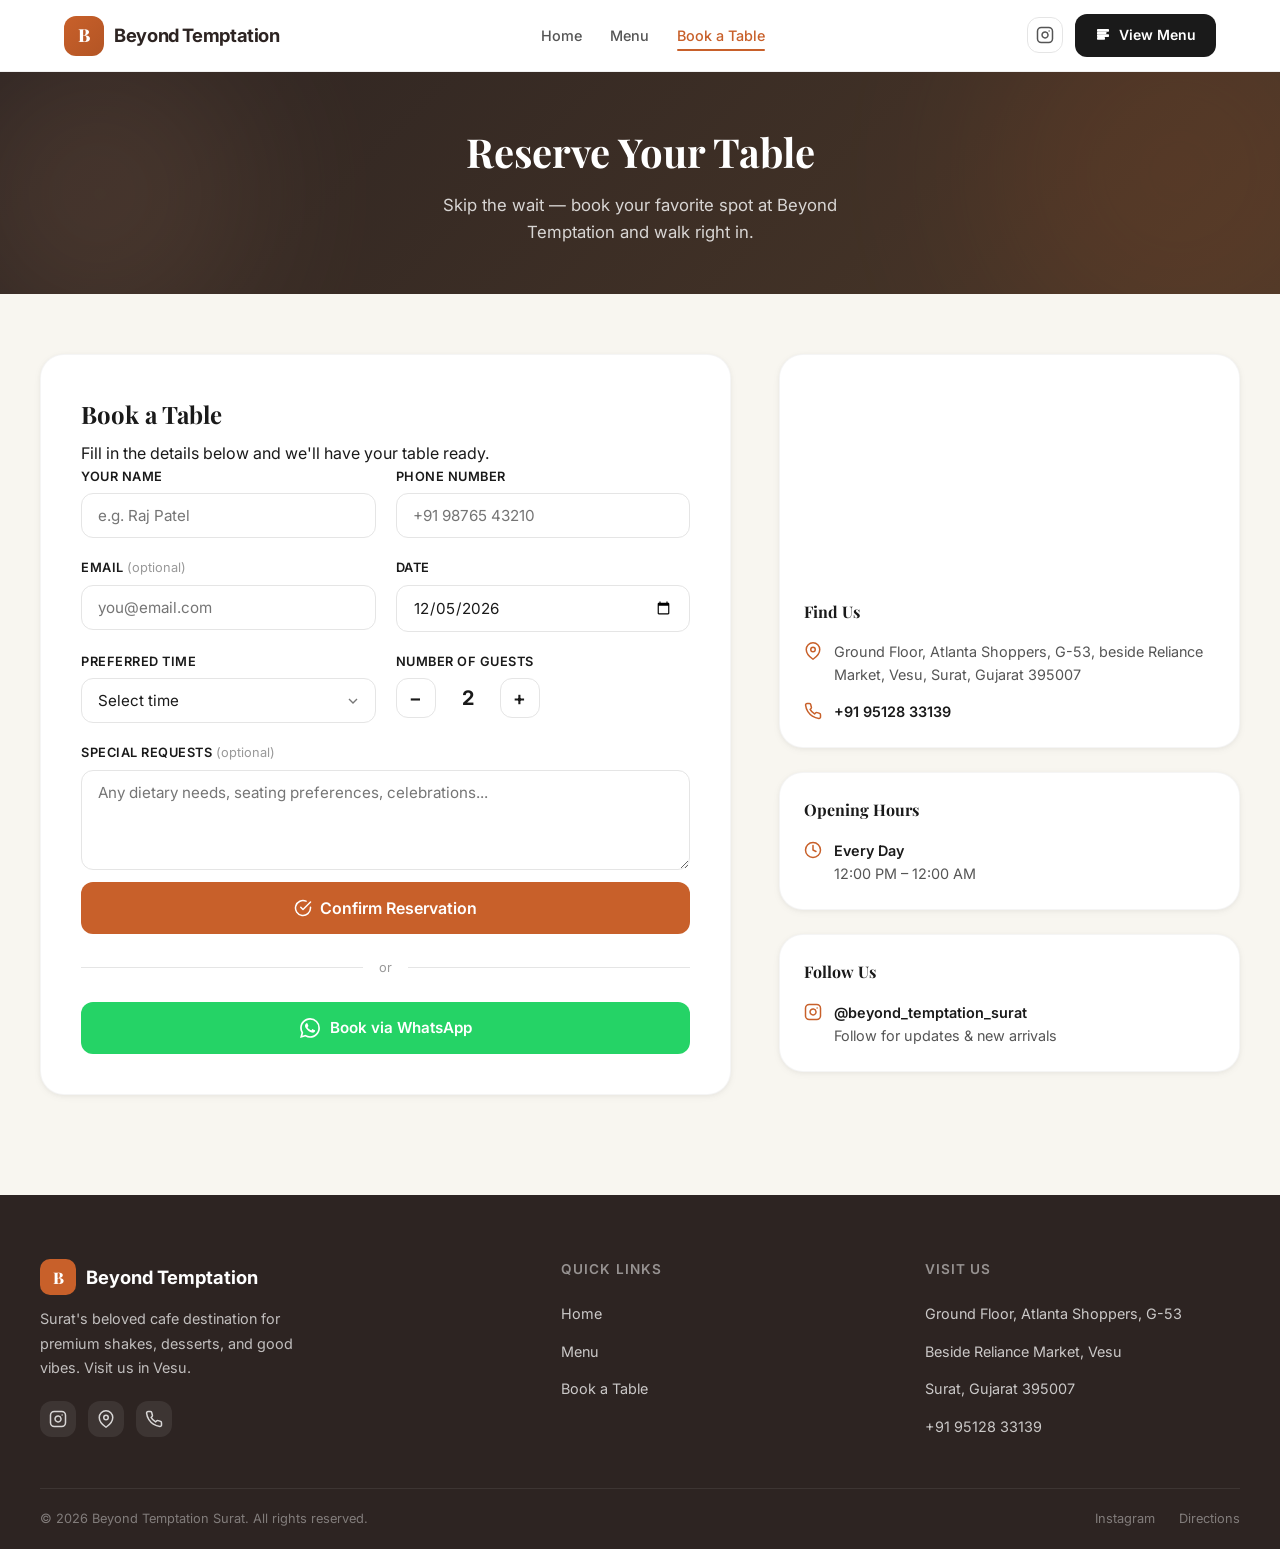
==== book.html @ 6c5f6b90 "Add files via upload" ====
<!DOCTYPE html>
<html lang="en">

<head>
  <meta charset="UTF-8">
  <meta name="viewport" content="width=device-width, initial-scale=1.0">
  <title>Book a Table - Beyond Temptation | Vesu, Surat</title>
  <meta name="description" content="Reserve your table at Beyond Temptation Surat. Book online or via WhatsApp for a delightful cafe experience.">
  <link rel="preconnect" href="https://fonts.googleapis.com">
  <link rel="preconnect" href="https://fonts.gstatic.com" crossorigin>
  <link href="https://fonts.googleapis.com/css2?family=Inter:wght@400;500;600;700;800&family=Playfair+Display:wght@400;500;600;700&display=swap" rel="stylesheet">
  <link rel="stylesheet" href="style.css">
</head>

<body>

  <!-- HEADER -->
  <header class="header" id="header">
    <div class="header-inner">
      <a href="index.html" class="logo">
        <div class="logo-icon">B</div>
        <span>Beyond Temptation</span>
      </a>
      <nav class="nav" id="nav">
        <div class="nav-links">
          <a href="index.html">Home</a>
          <a href="menu.html">Menu</a>
          <a href="book.html" class="active">Book a Table</a>
        </div>
      </nav>
      <div class="header-actions">
        <a href="https://www.instagram.com/beyond_temptation_surat" target="_blank" rel="noopener" class="btn-social" aria-label="Instagram">
          <svg viewBox="0 0 24 24" fill="none" stroke="currentColor" stroke-width="2" stroke-linecap="round" stroke-linejoin="round"><rect x="2" y="2" width="20" height="20" rx="5" ry="5"/><path d="M16 11.37A4 4 0 1 1 12.63 8 4 4 0 0 1 16 11.37z"/><line x1="17.5" y1="6.5" x2="17.51" y2="6.5"/></svg>
        </a>
        <a href="menu.html" class="btn-cta">
          <svg viewBox="0 0 24 24" fill="none" stroke="currentColor" stroke-width="2" stroke-linecap="round" stroke-linejoin="round"><path d="M4 4h16v2H4z"/><path d="M4 8h12v2H4z"/><path d="M4 12h16v2H4z"/><path d="M4 16h10v2H4z"/></svg>
          View Menu
        </a>
        <button class="mobile-toggle" id="mobile-toggle" aria-label="Menu">
          <span></span><span></span><span></span>
        </button>
      </div>
    </div>
  </header>

  <!-- BOOKING HERO -->
  <div class="booking-hero">
    <div class="floating-shapes">
      <div class="shape shape-1"></div>
      <div class="shape shape-2"></div>
    </div>
    <h1>Reserve Your Table</h1>
    <p>Skip the wait &mdash; book your favorite spot at Beyond Temptation and walk right in.</p>
  </div>

  <!-- BOOKING SECTION -->
  <section class="booking-section">
    <div class="booking-inner">

      <!-- FORM -->
      <div class="booking-form-card reveal-left" id="booking-form-card">
        <div id="form-view">
          <h2>Book a Table</h2>
          <p>Fill in the details below and we'll have your table ready.</p>

          <form id="booking-form" novalidate>
            <div class="form-grid">
              <div class="form-group">
                <label for="name">Your Name</label>
                <input type="text" id="name" placeholder="e.g. Raj Patel" required>
              </div>
              <div class="form-group">
                <label for="phone">Phone Number</label>
                <input type="tel" id="phone" placeholder="+91 98765 43210" required>
              </div>
              <div class="form-group">
                <label for="email">Email <span class="optional">(optional)</span></label>
                <input type="email" id="email" placeholder="you@email.com">
              </div>
              <div class="form-group">
                <label for="date">Date</label>
                <input type="date" id="date" required>
              </div>
              <div class="form-group">
                <label for="time">Preferred Time</label>
                <select id="time" required>
                  <option value="" disabled selected>Select time</option>
                  <option value="12:00">12:00 PM</option>
                  <option value="12:30">12:30 PM</option>
                  <option value="13:00">1:00 PM</option>
                  <option value="13:30">1:30 PM</option>
                  <option value="14:00">2:00 PM</option>
                  <option value="14:30">2:30 PM</option>
                  <option value="15:00">3:00 PM</option>
                  <option value="15:30">3:30 PM</option>
                  <option value="16:00">4:00 PM</option>
                  <option value="16:30">4:30 PM</option>
                  <option value="17:00">5:00 PM</option>
                  <option value="17:30">5:30 PM</option>
                  <option value="18:00">6:00 PM</option>
                  <option value="18:30">6:30 PM</option>
                  <option value="19:00">7:00 PM</option>
                  <option value="19:30">7:30 PM</option>
                  <option value="20:00">8:00 PM</option>
                  <option value="20:30">8:30 PM</option>
                  <option value="21:00">9:00 PM</option>
                  <option value="21:30">9:30 PM</option>
                  <option value="22:00">10:00 PM</option>
                  <option value="22:30">10:30 PM</option>
                  <option value="23:00">11:00 PM</option>
                </select>
              </div>
              <div class="form-group">
                <label>Number of Guests</label>
                <div class="guest-selector">
                  <button type="button" class="guest-btn" id="guest-minus">&minus;</button>
                  <span class="guest-count" id="guest-count">2</span>
                  <button type="button" class="guest-btn" id="guest-plus">+</button>
                </div>
              </div>
              <div class="form-group full">
                <label for="requests">Special Requests <span class="optional">(optional)</span></label>
                <textarea id="requests" placeholder="Any dietary needs, seating preferences, celebrations..."></textarea>
              </div>
            </div>

            <button type="submit" class="btn-book">
              <svg viewBox="0 0 24 24" fill="none" stroke="currentColor" stroke-width="2" stroke-linecap="round" stroke-linejoin="round" width="18" height="18"><path d="M22 11.08V12a10 10 0 1 1-5.93-9.14"/><polyline points="22 4 12 14.01 9 11.01"/></svg>
              Confirm Reservation
            </button>
          </form>

          <div class="booking-divider">or</div>

          <a href="https://wa.me/919512833139?text=Hi!%20I'd%20like%20to%20book%20a%20table%20at%20Beyond%20Temptation." target="_blank" rel="noopener" class="btn-whatsapp">
            <svg viewBox="0 0 24 24" fill="currentColor"><path d="M17.472 14.382c-.297-.149-1.758-.867-2.03-.967-.273-.099-.471-.148-.67.15-.197.297-.767.966-.94 1.164-.173.199-.347.223-.644.075-.297-.15-1.255-.463-2.39-1.475-.883-.788-1.48-1.761-1.653-2.059-.173-.297-.018-.458.13-.606.134-.133.298-.347.446-.52.149-.174.198-.298.298-.497.099-.198.05-.371-.025-.52-.075-.149-.669-1.612-.916-2.207-.242-.579-.487-.5-.669-.51-.173-.008-.371-.01-.57-.01-.198 0-.52.074-.792.372-.272.297-1.04 1.016-1.04 2.479 0 1.462 1.065 2.875 1.213 3.074.149.198 2.096 3.2 5.077 4.487.709.306 1.262.489 1.694.625.712.227 1.36.195 1.871.118.571-.085 1.758-.719 2.006-1.413.248-.694.248-1.289.173-1.413-.074-.124-.272-.198-.57-.347m-5.421 7.403h-.004a9.87 9.87 0 01-5.031-1.378l-.361-.214-3.741.982.998-3.648-.235-.374a9.86 9.86 0 01-1.51-5.26c.001-5.45 4.436-9.884 9.888-9.884 2.64 0 5.122 1.03 6.988 2.898a9.825 9.825 0 012.893 6.994c-.003 5.45-4.437 9.884-9.885 9.884m8.413-18.297A11.815 11.815 0 0012.05 0C5.495 0 .16 5.335.157 11.892c0 2.096.547 4.142 1.588 5.945L.057 24l6.305-1.654a11.882 11.882 0 005.683 1.448h.005c6.554 0 11.89-5.335 11.893-11.893a11.821 11.821 0 00-3.48-8.413z"/></svg>
            Book via WhatsApp
          </a>
        </div>

        <!-- SUCCESS STATE -->
        <div class="booking-success" id="booking-success">
          <div class="success-icon">
            <svg viewBox="0 0 24 24" fill="none" stroke="currentColor" stroke-width="2" stroke-linecap="round" stroke-linejoin="round"><path d="M22 11.08V12a10 10 0 1 1-5.93-9.14"/><polyline points="22 4 12 14.01 9 11.01"/></svg>
          </div>
          <h2>Table Reserved!</h2>
          <p id="success-message">Your table for 2 guests has been reserved. We'll see you there!</p>
          <a href="menu.html" class="btn-primary">Browse Our Menu</a>
          <button type="button" class="btn-outline-muted" onclick="resetForm()">Book Another Table</button>
        </div>
      </div>

      <!-- SIDEBAR -->
      <div class="booking-sidebar reveal-right">
        <div class="sidebar-card">
          <div class="map-wrap">
            <iframe src="https://www.google.com/maps/embed?pb=!1m18!1m12!1m3!1d3720.0!2d72.7726758!3d21.1495121!2m3!1f0!2f0!3f0!3m2!1i1024!2i768!4f13.1!3m3!1m2!1s0x3be04d393473ce15%3A0x5fd4a27da62a5fa!2sBeyond%20Temptation%20Surat!5e0!3m2!1sen!2sin!4v1710500000000!5m2!1sen!2sin" allowfullscreen="" loading="lazy" referrerpolicy="no-referrer-when-downgrade"></iframe>
          </div>
          <div class="sidebar-card-body">
            <h3>Find Us</h3>
            <div class="info-list">
              <div class="info-item">
                <svg viewBox="0 0 24 24" fill="none" stroke="currentColor" stroke-width="2" stroke-linecap="round" stroke-linejoin="round"><path d="M21 10c0 7-9 13-9 13s-9-6-9-13a9 9 0 0 1 18 0z"/><circle cx="12" cy="10" r="3"/></svg>
                <span>Ground Floor, Atlanta Shoppers, G-53, beside Reliance Market, Vesu, Surat, Gujarat 395007</span>
              </div>
              <div class="info-item">
                <svg viewBox="0 0 24 24" fill="none" stroke="currentColor" stroke-width="2" stroke-linecap="round" stroke-linejoin="round"><path d="M22 16.92v3a2 2 0 0 1-2.18 2 19.79 19.79 0 0 1-8.63-3.07 19.5 19.5 0 0 1-6-6 19.79 19.79 0 0 1-3.07-8.67A2 2 0 0 1 4.11 2h3a2 2 0 0 1 2 1.72c.127.96.361 1.903.7 2.81a2 2 0 0 1-.45 2.11L8.09 9.91a16 16 0 0 0 6 6l1.27-1.27a2 2 0 0 1 2.11-.45c.907.339 1.85.573 2.81.7A2 2 0 0 1 22 16.92z"/></svg>
                <span><strong><a href="tel:+919512833139">+91 95128 33139</a></strong></span>
              </div>
            </div>
          </div>
        </div>

        <div class="sidebar-card">
          <div class="sidebar-card-body">
            <h3>Opening Hours</h3>
            <div class="info-list">
              <div class="info-item">
                <svg viewBox="0 0 24 24" fill="none" stroke="currentColor" stroke-width="2" stroke-linecap="round" stroke-linejoin="round"><circle cx="12" cy="12" r="10"/><polyline points="12 6 12 12 16 14"/></svg>
                <span><strong>Every Day</strong><br>12:00 PM &ndash; 12:00 AM</span>
              </div>
            </div>
          </div>
        </div>

        <div class="sidebar-card">
          <div class="sidebar-card-body">
            <h3>Follow Us</h3>
            <div class="info-list">
              <div class="info-item">
                <svg viewBox="0 0 24 24" fill="none" stroke="currentColor" stroke-width="2" stroke-linecap="round" stroke-linejoin="round"><rect x="2" y="2" width="20" height="20" rx="5" ry="5"/><path d="M16 11.37A4 4 0 1 1 12.63 8 4 4 0 0 1 16 11.37z"/><line x1="17.5" y1="6.5" x2="17.51" y2="6.5"/></svg>
                <span><a href="https://www.instagram.com/beyond_temptation_surat" target="_blank" rel="noopener"><strong>@beyond_temptation_surat</strong></a><br>Follow for updates & new arrivals</span>
              </div>
            </div>
          </div>
        </div>
      </div>

    </div>
  </section>

  <!-- FOOTER -->
  <footer class="footer">
    <div class="footer-inner">
      <div class="footer-grid">
        <div class="footer-brand">
          <div class="footer-logo">
            <div class="footer-logo-icon">B</div>
            <span>Beyond Temptation</span>
          </div>
          <p>Surat's beloved cafe destination for premium shakes, desserts, and good vibes. Visit us in Vesu.</p>
          <div class="footer-socials">
            <a href="https://www.instagram.com/beyond_temptation_surat" target="_blank" rel="noopener" class="footer-social-link" aria-label="Instagram">
              <svg viewBox="0 0 24 24" fill="none" stroke="currentColor" stroke-width="2" stroke-linecap="round" stroke-linejoin="round"><rect x="2" y="2" width="20" height="20" rx="5" ry="5"/><path d="M16 11.37A4 4 0 1 1 12.63 8 4 4 0 0 1 16 11.37z"/><line x1="17.5" y1="6.5" x2="17.51" y2="6.5"/></svg>
            </a>
            <a href="https://www.google.com/maps/place/Beyond+Temptation+Surat/" target="_blank" rel="noopener" class="footer-social-link" aria-label="Google Maps">
              <svg viewBox="0 0 24 24" fill="none" stroke="currentColor" stroke-width="2" stroke-linecap="round" stroke-linejoin="round"><path d="M21 10c0 7-9 13-9 13s-9-6-9-13a9 9 0 0 1 18 0z"/><circle cx="12" cy="10" r="3"/></svg>
            </a>
            <a href="tel:+919512833139" class="footer-social-link" aria-label="Phone">
              <svg viewBox="0 0 24 24" fill="none" stroke="currentColor" stroke-width="2" stroke-linecap="round" stroke-linejoin="round"><path d="M22 16.92v3a2 2 0 0 1-2.18 2 19.79 19.79 0 0 1-8.63-3.07 19.5 19.5 0 0 1-6-6 19.79 19.79 0 0 1-3.07-8.67A2 2 0 0 1 4.11 2h3a2 2 0 0 1 2 1.72c.127.96.361 1.903.7 2.81a2 2 0 0 1-.45 2.11L8.09 9.91a16 16 0 0 0 6 6l1.27-1.27a2 2 0 0 1 2.11-.45c.907.339 1.85.573 2.81.7A2 2 0 0 1 22 16.92z"/></svg>
            </a>
          </div>
        </div>
        <div class="footer-column">
          <h4>Quick Links</h4>
          <ul>
            <li><a href="index.html">Home</a></li>
            <li><a href="menu.html">Menu</a></li>
            <li><a href="book.html">Book a Table</a></li>
          </ul>
        </div>
        <div class="footer-column">
          <h4>Visit Us</h4>
          <ul>
            <li><a href="https://www.google.com/maps/place/Beyond+Temptation+Surat/" target="_blank" rel="noopener">Ground Floor, Atlanta Shoppers, G-53</a></li>
            <li><a href="https://www.google.com/maps/place/Beyond+Temptation+Surat/" target="_blank" rel="noopener">Beside Reliance Market, Vesu</a></li>
            <li><a href="https://www.google.com/maps/place/Beyond+Temptation+Surat/" target="_blank" rel="noopener">Surat, Gujarat 395007</a></li>
            <li><a href="tel:+919512833139">+91 95128 33139</a></li>
          </ul>
        </div>
      </div>
      <div class="footer-bottom">
        <p>&copy; 2026 Beyond Temptation Surat. All rights reserved.</p>
        <div class="footer-bottom-links">
          <a href="https://www.instagram.com/beyond_temptation_surat" target="_blank" rel="noopener">Instagram</a>
          <a href="https://www.google.com/maps/place/Beyond+Temptation+Surat/" target="_blank" rel="noopener">Directions</a>
        </div>
      </div>
    </div>
  </footer>

  <script>
    // Mobile menu
    document.getElementById('mobile-toggle').addEventListener('click', () => {
      document.getElementById('nav').classList.toggle('open');
    });

    // Set minimum date to today
    const dateInput = document.getElementById('date');
    const today = new Date().toISOString().split('T')[0];
    dateInput.setAttribute('min', today);
    dateInput.value = today;

    // Guest counter
    let guests = 2;
    const countEl = document.getElementById('guest-count');

    document.getElementById('guest-minus').addEventListener('click', () => {
      if (guests > 1) { guests--; countEl.textContent = guests; }
    });

    document.getElementById('guest-plus').addEventListener('click', () => {
      if (guests < 10) { guests++; countEl.textContent = guests; }
    });

    // Form submission
    document.getElementById('booking-form').addEventListener('submit', e => {
      e.preventDefault();

      const name = document.getElementById('name').value.trim();
      const phone = document.getElementById('phone').value.trim();
      const email = document.getElementById('email').value.trim();
      const date = document.getElementById('date').value;
      const time = document.getElementById('time').value;
      const requests = document.getElementById('requests').value.trim();

      if (!name || !phone || !date || !time) {
        alert('Please fill in all required fields.');
        return;
      }

      const timeSelect = document.getElementById('time');
      const timeText = timeSelect.options[timeSelect.selectedIndex].text;
      const dateObj = new Date(date + 'T00:00:00');
      const dateText = dateObj.toLocaleDateString('en-IN', { weekday: 'long', day: 'numeric', month: 'long', year: 'numeric' });

      // Build WhatsApp message
      let msg = `Hello Beyond Temptation! 👋\n\nI'd like to book a table:\n\n`;
      msg += `👤 *Name:* ${name}\n`;
      msg += `📞 *Phone:* ${phone}\n`;
      if (email) msg += `📧 *Email:* ${email}\n`;
      msg += `📅 *Date:* ${dateText}\n`;
      msg += `🕐 *Time:* ${timeText}\n`;
      msg += `👥 *Guests:* ${guests}\n`;
      if (requests) msg += `📝 *Special Requests:* ${requests}\n`;
      msg += `\nPlease confirm my reservation. Thank you!`;

      // Open WhatsApp automatically
      const waUrl = `https://wa.me/919512833139?text=${encodeURIComponent(msg)}`;
      window.open(waUrl, '_blank', 'noopener');

      // Update success message
      document.getElementById('success-message').textContent =
        `Your table for ${guests} guest${guests > 1 ? 's' : ''} on ${dateText} at ${timeText} has been requested. WhatsApp opened to confirm with the restaurant!`;

      document.getElementById('form-view').style.display = 'none';
      document.getElementById('booking-success').classList.add('show');
    });

    function resetForm() {
      document.getElementById('booking-form').reset();
      guests = 2;
      countEl.textContent = 2;
      dateInput.value = today;
      document.getElementById('form-view').style.display = 'block';
      document.getElementById('booking-success').classList.remove('show');
    }

    // Scroll reveal
    const observer = new IntersectionObserver((entries) => {
      entries.forEach(entry => {
        if (entry.isIntersecting) {
          entry.target.classList.add('visible');
        }
      });
    }, { threshold: 0.1, rootMargin: '0px 0px -50px 0px' });

    document.querySelectorAll('.reveal, .reveal-left, .reveal-right').forEach(el => observer.observe(el));
  </script>

</body>

</html>
---- style.css ----
/* ========== DESIGN TOKENS ========== */
:root {
  --color-primary: #C8602A;
  --color-primary-dark: #B35525;
  --color-brown: #2D2422;
  --color-brown-light: #4A3728;
  --color-brown-mid: #6B4F3A;
  --color-bg-cream: #F8F6F0;
  --color-bg-warm: #FAF7F2;
  --color-bg-white: #FFFFFF;
  --color-text-dark: #1A1A1A;
  --color-text-body: #555555;
  --color-text-light: #777777;
  --color-text-muted: #999999;
  --color-border: #E5E5E5;
  --color-border-light: #f0ebe4;
  --color-card-bg: #FFFFFF;
  --color-success: #4CAF50;
  --color-whatsapp: #25D366;

  --font-family: 'Inter', -apple-system, BlinkMacSystemFont, 'Segoe UI', Roboto, sans-serif;
  --font-display: 'Playfair Display', Georgia, serif;

  --shadow-sm: 0 1px 3px rgba(0,0,0,0.06);
  --shadow-md: 0 4px 12px rgba(0,0,0,0.08);
  --shadow-lg: 0 8px 30px rgba(0,0,0,0.12);
  --shadow-xl: 0 20px 50px rgba(0,0,0,0.15);
  --shadow-card: 0 1px 4px rgba(0,0,0,0.04), 0 2px 8px rgba(0,0,0,0.04);

  --radius-sm: 0.375rem;
  --radius-md: 0.5rem;
  --radius-lg: 0.75rem;
  --radius-xl: 1rem;
  --radius-2xl: 1.5rem;
  --radius-full: 9999px;

  --header-height: 72px;
  --max-width: 1200px;

  --transition: 0.2s ease;
}

/* ========== RESET & BASE ========== */
*, *::before, *::after {
  margin: 0;
  padding: 0;
  box-sizing: border-box;
}

html { scroll-behavior: smooth; font-size: 16px; }

body {
  font-family: var(--font-family);
  color: var(--color-text-dark);
  background: var(--color-bg-white);
  line-height: 1.6;
  -webkit-font-smoothing: antialiased;
  -moz-osx-font-smoothing: grayscale;
  animation: pageLoad 0.5s ease;
}

a { text-decoration: none; color: inherit; transition: color var(--transition); }
ul, ol { list-style: none; }
img { max-width: 100%; height: auto; display: block; }
button { font-family: inherit; cursor: pointer; }

/* ========== HEADER ========== */
.header {
  position: sticky;
  top: 0;
  z-index: 100;
  background: rgba(255,255,255,0.85);
  backdrop-filter: blur(16px);
  -webkit-backdrop-filter: blur(16px);
  border-bottom: 1px solid rgba(0,0,0,0.06);
  height: var(--header-height);
}

.header-inner {
  max-width: var(--max-width);
  margin: 0 auto;
  padding: 0 24px;
  height: 100%;
  display: flex;
  align-items: center;
  justify-content: space-between;
}

.logo {
  display: flex;
  align-items: center;
  gap: 10px;
  font-weight: 700;
  font-size: 1.15rem;
  color: var(--color-brown);
  letter-spacing: -0.02em;
}

.logo-icon {
  width: 40px;
  height: 40px;
  background: linear-gradient(135deg, var(--color-primary), var(--color-primary-dark));
  border-radius: 12px;
  display: flex;
  align-items: center;
  justify-content: center;
  color: white;
  font-weight: 800;
  font-size: 18px;
  font-family: var(--font-display);
}

.nav { display: flex; align-items: center; gap: 32px; }

.nav-links { display: flex; align-items: center; gap: 28px; }

.nav-links a {
  font-size: 0.9rem;
  font-weight: 500;
  color: var(--color-text-body);
  transition: color var(--transition);
  position: relative;
}

.nav-links a:hover,
.nav-links a.active { color: var(--color-primary); }

.nav-links a.active::after {
  content: '';
  position: absolute;
  bottom: -4px;
  left: 0;
  right: 0;
  height: 2px;
  background: var(--color-primary);
  border-radius: 1px;
}

.header-actions { display: flex; align-items: center; gap: 12px; }

.btn-social {
  width: 36px;
  height: 36px;
  border-radius: var(--radius-lg);
  border: 1px solid var(--color-border);
  background: transparent;
  display: flex;
  align-items: center;
  justify-content: center;
  color: var(--color-text-body);
  transition: all var(--transition);
}

.btn-social:hover {
  border-color: var(--color-primary);
  color: var(--color-primary);
  background: rgba(200,96,42,0.05);
}

.btn-social svg { width: 18px; height: 18px; }

.btn-cta {
  display: inline-flex;
  align-items: center;
  gap: 8px;
  padding: 10px 20px;
  background: var(--color-text-dark);
  color: white;
  border-radius: var(--radius-lg);
  font-size: 0.875rem;
  font-weight: 600;
  border: none;
  transition: all var(--transition);
}

.btn-cta:hover {
  background: #333;
  color: white;
  transform: translateY(-1px);
}

.btn-cta svg { width: 16px; height: 16px; }

.mobile-toggle {
  display: none;
  background: none;
  border: none;
  padding: 8px;
}

.mobile-toggle span {
  display: block;
  width: 22px;
  height: 2px;
  background: var(--color-text-dark);
  margin: 5px 0;
  transition: all 0.3s ease;
}

/* ========== HERO ========== */
.hero {
  position: relative;
  min-height: 85vh;
  display: flex;
  align-items: center;
  justify-content: center;
  text-align: center;
  overflow: hidden;
  background: linear-gradient(135deg, #2D2422 0%, #4A3728 40%, #6B4F3A 100%);
}

.hero-bg {
  position: absolute;
  inset: 0;
  z-index: 0;
}

.hero-bg img {
  width: 100%;
  height: 100%;
  object-fit: cover;
  opacity: 0.25;
}

.hero-overlay {
  position: absolute;
  inset: 0;
  background: linear-gradient(180deg, rgba(45,36,34,0.6) 0%, rgba(45,36,34,0.85) 100%);
  z-index: 1;
}

.hero-content {
  position: relative;
  z-index: 2;
  max-width: 700px;
  padding: 80px 24px;
  color: white;
}

.hero-badge {
  display: inline-flex;
  align-items: center;
  gap: 6px;
  background: rgba(255,255,255,0.12);
  backdrop-filter: blur(8px);
  padding: 8px 18px;
  border-radius: var(--radius-full);
  font-size: 0.8rem;
  font-weight: 500;
  margin-bottom: 28px;
  border: 1px solid rgba(255,255,255,0.1);
  letter-spacing: 0.05em;
  text-transform: uppercase;
}

.hero h1 {
  font-family: var(--font-display);
  font-size: 4rem;
  font-weight: 700;
  line-height: 1.1;
  margin-bottom: 20px;
  letter-spacing: -0.02em;
}

.hero h1 .accent { color: var(--color-primary); }

.hero-subtitle {
  font-size: 1.15rem;
  opacity: 0.85;
  line-height: 1.7;
  margin-bottom: 36px;
  max-width: 520px;
  margin-left: auto;
  margin-right: auto;
}

.hero-buttons { display: flex; gap: 14px; justify-content: center; flex-wrap: wrap; }

.btn-primary {
  display: inline-flex;
  align-items: center;
  gap: 8px;
  padding: 14px 32px;
  background: var(--color-primary);
  color: white;
  border: none;
  border-radius: var(--radius-lg);
  font-size: 1rem;
  font-weight: 600;
  transition: all var(--transition);
}

.btn-primary:hover {
  background: var(--color-primary-dark);
  color: white;
  transform: translateY(-2px);
  box-shadow: 0 8px 24px rgba(200,96,42,0.3);
}

.btn-primary svg { width: 18px; height: 18px; }

.btn-outline {
  display: inline-flex;
  align-items: center;
  gap: 8px;
  padding: 14px 32px;
  background: transparent;
  color: white;
  border: 1.5px solid rgba(255,255,255,0.35);
  border-radius: var(--radius-lg);
  font-size: 1rem;
  font-weight: 600;
  transition: all var(--transition);
}

.btn-outline:hover {
  background: rgba(255,255,255,0.1);
  border-color: white;
  color: white;
}

.btn-outline svg { width: 18px; height: 18px; }

.hero-info {
  display: flex;
  justify-content: center;
  gap: 32px;
  margin-top: 48px;
  padding-top: 32px;
  border-top: 1px solid rgba(255,255,255,0.12);
}

.hero-info-item {
  text-align: center;
}

.hero-info-item .label {
  font-size: 0.7rem;
  text-transform: uppercase;
  letter-spacing: 0.08em;
  opacity: 0.5;
  margin-bottom: 4px;
}

.hero-info-item .value {
  font-size: 0.95rem;
  font-weight: 600;
}

/* ========== ABOUT SECTION ========== */
.about {
  padding: 100px 24px;
  background: var(--color-bg-cream);
}

.about-inner {
  max-width: var(--max-width);
  margin: 0 auto;
  display: grid;
  grid-template-columns: 1fr 1fr;
  gap: 80px;
  align-items: center;
}

.about-image {
  border-radius: var(--radius-2xl);
  overflow: hidden;
  aspect-ratio: 4/3;
  box-shadow: var(--shadow-xl);
}

.about-image img {
  width: 100%;
  height: 100%;
  object-fit: cover;
}

.section-label {
  display: inline-flex;
  align-items: center;
  gap: 8px;
  font-size: 0.8rem;
  font-weight: 600;
  text-transform: uppercase;
  letter-spacing: 0.1em;
  color: var(--color-primary);
  margin-bottom: 16px;
}

.section-label::before {
  content: '';
  width: 24px;
  height: 2px;
  background: var(--color-primary);
  border-radius: 1px;
}

.about-text h2 {
  font-family: var(--font-display);
  font-size: 2.5rem;
  font-weight: 700;
  color: var(--color-text-dark);
  margin-bottom: 20px;
  line-height: 1.2;
  letter-spacing: -0.01em;
}

.about-text p {
  font-size: 1.05rem;
  color: var(--color-text-body);
  line-height: 1.8;
  margin-bottom: 28px;
}

.about-details {
  display: grid;
  grid-template-columns: 1fr 1fr;
  gap: 16px;
}

.about-detail {
  display: flex;
  align-items: flex-start;
  gap: 12px;
  padding: 16px;
  background: var(--color-bg-white);
  border-radius: var(--radius-xl);
  border: 1px solid rgba(0,0,0,0.04);
}

.about-detail-icon {
  width: 40px;
  height: 40px;
  border-radius: var(--radius-lg);
  background: rgba(200,96,42,0.08);
  display: flex;
  align-items: center;
  justify-content: center;
  flex-shrink: 0;
  color: var(--color-primary);
}

.about-detail-icon svg { width: 20px; height: 20px; }

.about-detail-text .detail-label {
  font-size: 0.75rem;
  color: var(--color-text-muted);
  text-transform: uppercase;
  letter-spacing: 0.05em;
  margin-bottom: 2px;
}

.about-detail-text .detail-value {
  font-size: 0.9rem;
  font-weight: 600;
  color: var(--color-text-dark);
}

/* ========== GALLERY ========== */
.gallery {
  padding: 100px 24px;
  background: var(--color-bg-white);
}

.gallery-inner {
  max-width: var(--max-width);
  margin: 0 auto;
}

.section-header {
  text-align: center;
  margin-bottom: 48px;
}

.section-header h2 {
  font-family: var(--font-display);
  font-size: 2.5rem;
  font-weight: 700;
  color: var(--color-text-dark);
  margin-bottom: 12px;
  letter-spacing: -0.01em;
}

.section-header p {
  font-size: 1.05rem;
  color: var(--color-text-body);
  max-width: 500px;
  margin: 0 auto;
}

.gallery-grid {
  display: grid;
  grid-template-columns: repeat(4, 1fr);
  grid-template-rows: auto auto;
  gap: 16px;
}

.gallery-item {
  border-radius: var(--radius-xl);
  overflow: hidden;
  aspect-ratio: 1;
  transition: transform var(--transition);
}

.gallery-item:hover { transform: scale(1.02); }

.gallery-item img {
  width: 100%;
  height: 100%;
  object-fit: cover;
  transition: transform 0.4s ease;
}

.gallery-item:hover img { transform: scale(1.08); }

.gallery-item.tall { grid-row: span 2; aspect-ratio: auto; }

.gallery-cta {
  text-align: center;
  margin-top: 40px;
}

.btn-insta {
  display: inline-flex;
  align-items: center;
  gap: 10px;
  padding: 14px 28px;
  background: linear-gradient(135deg, #833AB4, #FD1D1D, #F77737);
  color: white;
  border: none;
  border-radius: var(--radius-lg);
  font-size: 0.95rem;
  font-weight: 600;
  transition: all var(--transition);
}

.btn-insta:hover {
  transform: translateY(-2px);
  box-shadow: 0 8px 24px rgba(131,58,180,0.3);
  color: white;
}

.btn-insta svg { width: 20px; height: 20px; }

/* ========== QUICK ACTIONS ========== */
.actions {
  padding: 100px 24px;
  background: var(--color-bg-cream);
}

.actions-inner {
  max-width: var(--max-width);
  margin: 0 auto;
}

.actions-grid {
  display: grid;
  grid-template-columns: repeat(3, 1fr);
  gap: 24px;
}

.action-card {
  background: var(--color-card-bg);
  border-radius: var(--radius-2xl);
  padding: 40px 32px;
  text-align: center;
  transition: transform var(--transition), box-shadow var(--transition);
  border: 1px solid rgba(0,0,0,0.04);
  display: flex;
  flex-direction: column;
  align-items: center;
}

.action-card:hover {
  transform: translateY(-6px);
  box-shadow: var(--shadow-lg);
}

.action-icon {
  width: 64px;
  height: 64px;
  border-radius: var(--radius-xl);
  display: flex;
  align-items: center;
  justify-content: center;
  margin-bottom: 20px;
  font-size: 28px;
}

.action-icon.menu-icon { background: rgba(200,96,42,0.1); color: var(--color-primary); }
.action-icon.book-icon { background: rgba(74,55,40,0.1); color: var(--color-brown-light); }
.action-icon.order-icon { background: rgba(76,175,80,0.1); color: var(--color-success); }

.action-icon svg { width: 28px; height: 28px; }

.action-card h3 {
  font-size: 1.25rem;
  font-weight: 700;
  color: var(--color-text-dark);
  margin-bottom: 8px;
}

.action-card p {
  font-size: 0.9rem;
  color: var(--color-text-body);
  line-height: 1.6;
  margin-bottom: 20px;
}

.action-link {
  display: inline-flex;
  align-items: center;
  gap: 6px;
  font-size: 0.9rem;
  font-weight: 600;
  color: var(--color-primary);
  transition: gap var(--transition);
}

.action-link:hover { gap: 10px; color: var(--color-primary); }

.action-link svg { width: 16px; height: 16px; }

/* ========== FOOTER ========== */
.footer {
  background: var(--color-brown);
  color: white;
  padding: 64px 24px 0;
}

.footer-inner {
  max-width: var(--max-width);
  margin: 0 auto;
}

.footer-grid {
  display: grid;
  grid-template-columns: 1.5fr 1fr 1fr;
  gap: 48px;
  padding-bottom: 48px;
}

.footer-brand p {
  font-size: 0.9rem;
  opacity: 0.7;
  line-height: 1.7;
  margin-top: 12px;
  max-width: 280px;
}

.footer-logo {
  display: flex;
  align-items: center;
  gap: 10px;
  font-weight: 700;
  font-size: 1.15rem;
}

.footer-logo-icon {
  width: 36px;
  height: 36px;
  background: var(--color-primary);
  border-radius: 10px;
  display: flex;
  align-items: center;
  justify-content: center;
  font-weight: 800;
  font-size: 16px;
  font-family: var(--font-display);
}

.footer-column h4 {
  font-size: 0.85rem;
  font-weight: 600;
  text-transform: uppercase;
  letter-spacing: 0.08em;
  opacity: 0.5;
  margin-bottom: 20px;
}

.footer-column ul { display: flex; flex-direction: column; gap: 12px; }

.footer-column a {
  font-size: 0.9rem;
  opacity: 0.75;
  transition: opacity var(--transition);
}

.footer-column a:hover { opacity: 1; color: var(--color-primary); }

.footer-socials {
  display: flex;
  gap: 12px;
  margin-top: 20px;
}

.footer-social-link {
  width: 36px;
  height: 36px;
  border-radius: var(--radius-lg);
  background: rgba(255,255,255,0.08);
  display: flex;
  align-items: center;
  justify-content: center;
  transition: all var(--transition);
}

.footer-social-link:hover {
  background: var(--color-primary);
}

.footer-social-link svg { width: 18px; height: 18px; opacity: 0.8; }

.footer-bottom {
  border-top: 1px solid rgba(255,255,255,0.08);
  padding: 20px 0;
  display: flex;
  align-items: center;
  justify-content: space-between;
}

.footer-bottom p {
  font-size: 0.8rem;
  opacity: 0.4;
}

.footer-bottom-links { display: flex; gap: 24px; }

.footer-bottom-links a {
  font-size: 0.8rem;
  opacity: 0.4;
  transition: opacity var(--transition);
}

.footer-bottom-links a:hover { opacity: 0.8; }

/* ========== MENU PAGE ========== */
.menu-hero {
  background: linear-gradient(135deg, var(--color-brown) 0%, var(--color-brown-light) 50%, var(--color-brown-mid) 100%);
  color: white;
  padding: 48px 24px 40px;
  text-align: center;
}

.menu-hero-icon {
  width: 72px;
  height: 72px;
  background: rgba(255,255,255,0.12);
  border-radius: 20px;
  display: flex;
  align-items: center;
  justify-content: center;
  font-size: 32px;
  font-weight: 800;
  margin: 0 auto 16px;
  backdrop-filter: blur(8px);
  border: 1px solid rgba(255,255,255,0.08);
  font-family: var(--font-display);
}

.menu-hero h1 {
  font-family: var(--font-display);
  font-size: 2.2rem;
  font-weight: 700;
  letter-spacing: -0.02em;
  margin-bottom: 6px;
}

.menu-hero .tagline {
  font-size: 1rem;
  opacity: 0.8;
  margin-bottom: 4px;
}

.menu-hero .location {
  font-size: 0.85rem;
  opacity: 0.55;
}

/* Category Nav */
.category-nav {
  background: white;
  border-bottom: 1px solid #eee;
  position: sticky;
  top: var(--header-height);
  z-index: 50;
}

.category-nav-inner {
  display: flex;
  gap: 4px;
  padding: 12px 20px;
  overflow-x: auto;
  max-width: var(--max-width);
  margin: 0 auto;
  -ms-overflow-style: none;
  scrollbar-width: none;
}

.category-nav-inner::-webkit-scrollbar { display: none; }

.cat-tab {
  padding: 8px 18px;
  border: none;
  background: transparent;
  border-radius: 24px;
  font-size: 0.875rem;
  font-weight: 500;
  color: #888;
  white-space: nowrap;
  transition: all var(--transition);
}

.cat-tab:hover { background: var(--color-bg-warm); color: var(--color-brown-light); }
.cat-tab.active { background: var(--color-brown-light); color: white; }

/* Menu Grid */
.menu-content {
  max-width: var(--max-width);
  margin: 0 auto;
  padding: 32px 24px 80px;
  background: var(--color-bg-warm);
  min-height: 60vh;
}

.menu-category { display: none; animation: fadeUp 0.3s ease; }
.menu-category.active { display: block; }

@keyframes fadeUp {
  from { opacity: 0; transform: translateY(8px); }
  to { opacity: 1; transform: translateY(0); }
}

.menu-category-title {
  font-size: 1.4rem;
  font-weight: 700;
  color: var(--color-brown-light);
  margin-bottom: 20px;
  padding-bottom: 12px;
  border-bottom: 2px solid var(--color-border-light);
  font-family: var(--font-display);
}

.menu-grid {
  display: grid;
  grid-template-columns: repeat(auto-fill, minmax(300px, 1fr));
  gap: 16px;
}

.menu-item {
  background: white;
  border-radius: var(--radius-xl);
  overflow: hidden;
  cursor: pointer;
  transition: transform var(--transition), box-shadow var(--transition);
  border: 1px solid rgba(0,0,0,0.04);
}

.menu-item:hover {
  transform: translateY(-3px);
  box-shadow: 0 12px 32px rgba(0,0,0,0.1);
}

.menu-item-image {
  width: 100%;
  height: 180px;
  object-fit: cover;
  display: block;
}

.menu-item-body {
  padding: 16px 18px 18px;
  display: flex;
  justify-content: space-between;
  align-items: flex-start;
  gap: 12px;
}

.menu-item-info h3 {
  font-size: 0.95rem;
  font-weight: 600;
  color: var(--color-text-dark);
  margin-bottom: 4px;
}

.menu-item-info p {
  font-size: 0.8rem;
  color: #888;
  line-height: 1.5;
  display: -webkit-box;
  -webkit-line-clamp: 2;
  -webkit-box-orient: vertical;
  overflow: hidden;
}

.menu-item-price {
  font-size: 1rem;
  font-weight: 700;
  color: var(--color-primary);
  white-space: nowrap;
  padding-top: 2px;
}

.menu-item mark {
  background: rgba(200,96,42,0.15);
  color: var(--color-primary);
  border-radius: 2px;
  padding: 0 2px;
}

/* Menu Modal */
.modal-overlay {
  position: fixed;
  inset: 0;
  background: rgba(0,0,0,0.5);
  backdrop-filter: blur(4px);
  -webkit-backdrop-filter: blur(4px);
  z-index: 1000;
  display: flex;
  align-items: center;
  justify-content: center;
  padding: 24px;
  opacity: 0;
  visibility: hidden;
  transition: all 0.3s ease;
}

.modal-overlay.active { opacity: 1; visibility: visible; }

.modal-card {
  background: white;
  border-radius: 24px;
  max-width: 480px;
  width: 100%;
  overflow: hidden;
  transform: scale(0.92) translateY(20px);
  transition: transform 0.35s cubic-bezier(0.34,1.56,0.64,1);
  box-shadow: 0 32px 80px rgba(0,0,0,0.25);
  max-height: 90vh;
  overflow-y: auto;
}

.modal-overlay.active .modal-card { transform: scale(1) translateY(0); }

.modal-image-wrap {
  position: relative;
  width: 100%;
  height: 260px;
  overflow: hidden;
}

.modal-image-wrap img {
  width: 100%;
  height: 100%;
  object-fit: cover;
}

.modal-close {
  position: absolute;
  top: 16px;
  right: 16px;
  width: 36px;
  height: 36px;
  border-radius: 50%;
  background: rgba(0,0,0,0.4);
  backdrop-filter: blur(8px);
  border: none;
  color: white;
  font-size: 18px;
  display: flex;
  align-items: center;
  justify-content: center;
  transition: background var(--transition);
}

.modal-close:hover { background: rgba(0,0,0,0.6); }

.modal-badge {
  position: absolute;
  bottom: 16px;
  left: 16px;
  background: rgba(0,0,0,0.5);
  backdrop-filter: blur(8px);
  color: white;
  padding: 6px 14px;
  border-radius: 20px;
  font-size: 0.75rem;
  font-weight: 600;
}

.modal-body { padding: 24px; }

.modal-title-row {
  display: flex;
  justify-content: space-between;
  align-items: flex-start;
  gap: 16px;
  margin-bottom: 12px;
}

.modal-title {
  font-size: 1.35rem;
  font-weight: 700;
  color: var(--color-text-dark);
  font-family: var(--font-display);
}

.modal-price {
  font-size: 1.25rem;
  font-weight: 800;
  color: var(--color-primary);
  white-space: nowrap;
}

.modal-desc {
  font-size: 0.9rem;
  color: #666;
  line-height: 1.7;
  margin-bottom: 20px;
}

.modal-tags {
  display: flex;
  gap: 8px;
  flex-wrap: wrap;
}

.modal-tag {
  background: var(--color-bg-warm);
  color: var(--color-brown-mid);
  padding: 6px 14px;
  border-radius: 20px;
  font-size: 0.75rem;
  font-weight: 600;
}

.modal-body .btn-primary {
  width: 100%;
  justify-content: center;
  margin-top: 16px;
  padding: 12px 24px;
  font-size: 0.9rem;
}

/* ========== BOOKING PAGE ========== */
.booking-hero {
  background: linear-gradient(135deg, var(--color-brown) 0%, var(--color-brown-light) 100%);
  color: white;
  padding: 48px 24px;
  text-align: center;
  position: relative;
  overflow: hidden;
}

.booking-hero h1,
.booking-hero p { position: relative; z-index: 1; }

.booking-hero h1 {
  font-family: var(--font-display);
  font-size: 2.5rem;
  font-weight: 700;
  margin-bottom: 8px;
}

.booking-hero p {
  font-size: 1.05rem;
  opacity: 0.8;
  max-width: 480px;
  margin: 0 auto;
}

.booking-section {
  padding: 60px 24px 100px;
  background: var(--color-bg-cream);
}

.booking-inner {
  max-width: var(--max-width);
  margin: 0 auto;
  display: grid;
  grid-template-columns: 1.2fr 0.8fr;
  gap: 48px;
  align-items: start;
}

.booking-form-card {
  background: white;
  border-radius: var(--radius-2xl);
  padding: 40px;
  box-shadow: var(--shadow-card);
  border: 1px solid rgba(0,0,0,0.04);
}

.booking-form-card h2 {
  font-family: var(--font-display);
  font-size: 1.5rem;
  font-weight: 700;
  margin-bottom: 8px;
  color: var(--color-text-dark);
}

.booking-form-card > p {
  font-size: 0.9rem;
  color: var(--color-text-body);
  margin-bottom: 32px;
}

.form-grid {
  display: grid;
  grid-template-columns: 1fr 1fr;
  gap: 20px;
}

.form-group { display: flex; flex-direction: column; gap: 6px; }
.form-group.full { grid-column: 1 / -1; }

.form-group label {
  font-size: 0.8rem;
  font-weight: 600;
  color: var(--color-text-dark);
  text-transform: uppercase;
  letter-spacing: 0.04em;
}

.form-group label .optional {
  font-weight: 400;
  color: var(--color-text-muted);
  text-transform: none;
  letter-spacing: 0;
}

.form-group input,
.form-group select,
.form-group textarea {
  padding: 12px 16px;
  border: 1.5px solid var(--color-border);
  border-radius: var(--radius-lg);
  font-size: 0.95rem;
  font-family: inherit;
  color: var(--color-text-dark);
  background: var(--color-bg-white);
  transition: border-color var(--transition), box-shadow var(--transition);
  outline: none;
}

.form-group input:focus,
.form-group select:focus,
.form-group textarea:focus {
  border-color: var(--color-primary);
  box-shadow: 0 0 0 3px rgba(200,96,42,0.1);
}

.form-group textarea { resize: vertical; min-height: 100px; }

.form-group select { appearance: none; cursor: pointer; background-image: url("data:image/svg+xml,%3Csvg xmlns='http://www.w3.org/2000/svg' width='16' height='16' viewBox='0 0 24 24' fill='none' stroke='%23777' stroke-width='2'%3E%3Cpolyline points='6 9 12 15 18 9'/%3E%3C/svg%3E"); background-repeat: no-repeat; background-position: right 14px center; padding-right: 40px; }

.guest-selector { display: flex; align-items: center; gap: 16px; }

.guest-btn {
  width: 40px;
  height: 40px;
  border-radius: var(--radius-lg);
  border: 1.5px solid var(--color-border);
  background: white;
  font-size: 1.2rem;
  font-weight: 600;
  color: var(--color-text-dark);
  display: flex;
  align-items: center;
  justify-content: center;
  transition: all var(--transition);
}

.guest-btn:hover {
  border-color: var(--color-primary);
  color: var(--color-primary);
}

.guest-count {
  font-size: 1.25rem;
  font-weight: 700;
  color: var(--color-text-dark);
  min-width: 32px;
  text-align: center;
}

.btn-book {
  width: 100%;
  padding: 16px;
  background: var(--color-primary);
  color: white;
  border: none;
  border-radius: var(--radius-lg);
  font-size: 1rem;
  font-weight: 600;
  transition: all var(--transition);
  margin-top: 12px;
  display: flex;
  align-items: center;
  justify-content: center;
  gap: 8px;
}

.btn-book:hover {
  background: var(--color-primary-dark);
  transform: translateY(-1px);
  box-shadow: 0 8px 24px rgba(200,96,42,0.25);
}

.booking-divider {
  display: flex;
  align-items: center;
  gap: 16px;
  margin: 24px 0;
  color: var(--color-text-muted);
  font-size: 0.8rem;
}

.booking-divider::before,
.booking-divider::after {
  content: '';
  flex: 1;
  height: 1px;
  background: var(--color-border);
}

.btn-whatsapp {
  width: 100%;
  padding: 14px;
  background: var(--color-whatsapp);
  color: white;
  border: none;
  border-radius: var(--radius-lg);
  font-size: 0.95rem;
  font-weight: 600;
  display: flex;
  align-items: center;
  justify-content: center;
  gap: 10px;
  transition: all var(--transition);
}

.btn-whatsapp:hover {
  background: #20BA5A;
  transform: translateY(-1px);
}

.btn-whatsapp svg { width: 20px; height: 20px; }

/* Booking sidebar */
.booking-sidebar { display: flex; flex-direction: column; gap: 24px; }

.sidebar-card {
  background: white;
  border-radius: var(--radius-2xl);
  overflow: hidden;
  box-shadow: var(--shadow-card);
  border: 1px solid rgba(0,0,0,0.04);
}

.sidebar-card .map-wrap {
  width: 100%;
  height: 220px;
}

.sidebar-card .map-wrap iframe {
  width: 100%;
  height: 100%;
  border: 0;
}

.sidebar-card-body { padding: 24px; }

.sidebar-card-body h3 {
  font-size: 1rem;
  font-weight: 700;
  color: var(--color-text-dark);
  margin-bottom: 16px;
  font-family: var(--font-display);
}

.info-list { display: flex; flex-direction: column; gap: 14px; }

.info-item {
  display: flex;
  align-items: flex-start;
  gap: 12px;
  font-size: 0.9rem;
  color: var(--color-text-body);
}

.info-item svg {
  width: 18px;
  height: 18px;
  flex-shrink: 0;
  color: var(--color-primary);
  margin-top: 2px;
}

.info-item strong {
  color: var(--color-text-dark);
  font-weight: 600;
}

/* Booking success */
@keyframes successPulse {
  0% { transform: scale(0); opacity: 0; }
  60% { transform: scale(1.2); }
  100% { transform: scale(1); opacity: 1; }
}

.booking-success {
  display: none;
  text-align: center;
  padding: 40px 24px;
}

.booking-success.show { display: block; animation: fadeUp 0.4s ease; }
.booking-success.show .success-icon { animation: successPulse 0.6s cubic-bezier(0.34,1.56,0.64,1) forwards; }

.success-icon {
  width: 72px;
  height: 72px;
  border-radius: 50%;
  background: rgba(76,175,80,0.1);
  display: flex;
  align-items: center;
  justify-content: center;
  margin: 0 auto 20px;
  color: var(--color-success);
}

.success-icon svg { width: 36px; height: 36px; }

/* success action buttons */
.booking-success .btn-primary {
  display: inline-flex;
  margin-top: 8px;
}
.booking-success .btn-outline-muted {
  display: inline-flex;
  align-items: center;
  gap: 6px;
  padding: 10px 24px;
  border-radius: 8px;
  border: 1.5px solid var(--color-border);
  color: var(--color-text-dark);
  font-weight: 600;
  font-size: 0.9rem;
  cursor: pointer;
  background: transparent;
  margin-top: 12px;
  transition: background 0.2s;
}
.booking-success .btn-outline-muted:hover { background: var(--color-bg-light); }

/* section-label centered variant */
.section-label-center { justify-content: center; }

.booking-success h2 {
  font-family: var(--font-display);
  font-size: 1.5rem;
  font-weight: 700;
  margin-bottom: 8px;
}

.booking-success p {
  color: var(--color-text-body);
  font-size: 0.95rem;
  margin-bottom: 24px;
}

/* ========== VISUAL UPGRADES ========== */

/* 1. Scroll Reveal Animation System */
.reveal {
  opacity: 0;
  transform: translateY(40px);
  transition: opacity 0.8s cubic-bezier(0.16, 1, 0.3, 1), transform 0.8s cubic-bezier(0.16, 1, 0.3, 1);
}
.reveal.visible {
  opacity: 1;
  transform: translateY(0);
}
.reveal-left { opacity: 0; transform: translateX(-40px); transition: opacity 0.8s cubic-bezier(0.16, 1, 0.3, 1), transform 0.8s cubic-bezier(0.16, 1, 0.3, 1); }
.reveal-left.visible { opacity: 1; transform: translateX(0); }
.reveal-right { opacity: 0; transform: translateX(40px); transition: opacity 0.8s cubic-bezier(0.16, 1, 0.3, 1), transform 0.8s cubic-bezier(0.16, 1, 0.3, 1); }
.reveal-right.visible { opacity: 1; transform: translateX(0); }
.stagger > * {
  opacity: 0;
  transform: translateY(40px);
  transition: opacity 0.8s cubic-bezier(0.16, 1, 0.3, 1), transform 0.8s cubic-bezier(0.16, 1, 0.3, 1);
}
.stagger > *.visible { opacity: 1; transform: translateY(0); }
.stagger > *:nth-child(1) { transition-delay: 0s; }
.stagger > *:nth-child(2) { transition-delay: 0.1s; }
.stagger > *:nth-child(3) { transition-delay: 0.2s; }
.stagger > *:nth-child(4) { transition-delay: 0.3s; }
.stagger > *:nth-child(5) { transition-delay: 0.4s; }
.stagger > *:nth-child(6) { transition-delay: 0.5s; }
.stagger > *:nth-child(7) { transition-delay: 0.6s; }
.stagger > *:nth-child(8) { transition-delay: 0.7s; }

/* 2. Marquee Ticker Strip */
.marquee {
  overflow: hidden;
  background: var(--color-primary);
  color: white;
  padding: 14px 0;
  white-space: nowrap;
  position: relative;
}
.marquee-track {
  display: inline-flex;
  animation: marqueeScroll 25s linear infinite;
}
.marquee-track span {
  display: inline-flex;
  align-items: center;
  gap: 12px;
  padding: 0 32px;
  font-size: 0.85rem;
  font-weight: 600;
  letter-spacing: 0.03em;
}
.marquee-track span::after {
  content: '\2726';
  opacity: 0.5;
  font-size: 0.7rem;
}
@keyframes marqueeScroll {
  0% { transform: translateX(0); }
  100% { transform: translateX(-50%); }
}

/* 3. Animated Hero Gradient */
.hero::before {
  content: '';
  position: absolute;
  inset: 0;
  background: radial-gradient(ellipse at 20% 50%, rgba(200, 96, 42, 0.15) 0%, transparent 50%),
              radial-gradient(ellipse at 80% 20%, rgba(200, 96, 42, 0.1) 0%, transparent 50%);
  z-index: 1;
  animation: heroGlow 8s ease-in-out infinite alternate;
}
@keyframes heroGlow {
  0% { opacity: 0.5; }
  100% { opacity: 1; }
}
.hero-content { animation: heroFadeIn 1.2s cubic-bezier(0.16, 1, 0.3, 1) forwards; }
@keyframes heroFadeIn {
  from { opacity: 0; transform: translateY(30px); }
  to { opacity: 1; transform: translateY(0); }
}
.hero-badge { animation: badgePop 0.6s 0.3s cubic-bezier(0.34, 1.56, 0.64, 1) both; }
@keyframes badgePop {
  from { opacity: 0; transform: scale(0.8); }
  to { opacity: 1; transform: scale(1); }
}

/* 4. Gallery Hover Overlays */
.gallery-item {
  position: relative;
}
.gallery-item::after {
  content: '';
  position: absolute;
  inset: 0;
  background: linear-gradient(180deg, transparent 40%, rgba(45, 36, 34, 0.7) 100%);
  opacity: 0;
  transition: opacity 0.4s ease;
  border-radius: var(--radius-xl);
  pointer-events: none;
}
.gallery-item:hover::after { opacity: 1; }

/* 5. Floating Decorative Shapes */
.floating-shapes {
  position: absolute;
  inset: 0;
  overflow: hidden;
  pointer-events: none;
  z-index: 0;
}
.shape {
  position: absolute;
  border-radius: 50%;
  filter: blur(80px);
  opacity: 0.12;
  animation: floatShape 20s ease-in-out infinite;
}
.shape-1 { width: 400px; height: 400px; background: var(--color-primary); top: -100px; right: -100px; animation-delay: 0s; }
.shape-2 { width: 300px; height: 300px; background: #e8a87c; bottom: -50px; left: -50px; animation-delay: -7s; }
.shape-3 { width: 200px; height: 200px; background: var(--color-primary); top: 40%; left: 20%; animation-delay: -14s; }
@keyframes floatShape {
  0%, 100% { transform: translate(0, 0) scale(1); }
  33% { transform: translate(30px, -30px) scale(1.05); }
  66% { transform: translate(-20px, 20px) scale(0.95); }
}

/* 6. Enhanced Card 3D Hover */
.action-card {
  transform-style: preserve-3d;
  perspective: 1000px;
}
.action-card:hover {
  transform: translateY(-8px) rotateX(2deg);
}
.action-icon { transition: transform 0.3s ease; }
.action-card:hover .action-icon { transform: scale(1.1) translateY(-4px); }

/* 7. Menu Item Image Zoom Overlay */
.menu-item { overflow: hidden; position: relative; }
.menu-item .menu-item-image {
  transition: transform 0.5s cubic-bezier(0.16, 1, 0.3, 1);
}
.menu-item:hover .menu-item-image {
  transform: scale(1.08);
}
.menu-item::before {
  content: 'View';
  position: absolute;
  top: 12px;
  right: 12px;
  background: rgba(255, 255, 255, 0.9);
  backdrop-filter: blur(8px);
  padding: 6px 14px;
  border-radius: var(--radius-full);
  font-size: 0.7rem;
  font-weight: 700;
  color: var(--color-brown-light);
  text-transform: uppercase;
  letter-spacing: 0.08em;
  opacity: 0;
  transform: translateY(-8px);
  transition: all 0.3s ease;
  z-index: 2;
}
.menu-item:hover::before {
  opacity: 1;
  transform: translateY(0);
}

/* 8. Animated Underline on Nav Links */
.nav-links a::before {
  content: '';
  position: absolute;
  bottom: -4px;
  left: 0;
  width: 0;
  height: 2px;
  background: var(--color-primary);
  border-radius: 1px;
  transition: width 0.3s ease;
}
.nav-links a:hover::before { width: 100%; }
.nav-links a.active::before { width: 100%; }
.nav-links a.active::after { display: none; }

/* 9. Pulsing Glow on Primary Buttons */
.btn-primary { position: relative; overflow: hidden; }
.btn-primary::after {
  content: '';
  position: absolute;
  inset: 0;
  background: linear-gradient(90deg, transparent, rgba(255, 255, 255, 0.15), transparent);
  transform: translateX(-100%);
  transition: none;
}
.btn-primary:hover::after {
  animation: btnShine 0.6s ease forwards;
}
@keyframes btnShine {
  to { transform: translateX(100%); }
}

/* 10. Smooth Section Divider with Wave-like Shape */
.section-wave {
  height: 60px;
  background: var(--color-bg-cream);
  position: relative;
  overflow: hidden;
}
.section-wave::before {
  content: '';
  position: absolute;
  bottom: 0;
  left: -5%;
  width: 110%;
  height: 80px;
  background: var(--color-bg-white);
  border-radius: 50% 50% 0 0;
}
.section-wave.wave-reverse { background: var(--color-bg-white); }
.section-wave.wave-reverse::before { background: var(--color-bg-cream); }

/* 11. Logo Icon Spin on Hover */
.logo:hover .logo-icon { animation: logoSpin 0.6s cubic-bezier(0.34, 1.56, 0.64, 1); }
@keyframes logoSpin {
  0% { transform: rotate(0deg) scale(1); }
  50% { transform: rotate(-10deg) scale(1.1); }
  100% { transform: rotate(0deg) scale(1); }
}

/* 12. Booking Form Animated Labels */
.form-group input:focus + label,
.form-group label:has(+ input:focus) {
  color: var(--color-primary);
}
.form-group input:focus,
.form-group select:focus,
.form-group textarea:focus {
  transform: translateY(-1px);
}

/* 13. Testimonials Section */
.testimonials {
  padding: 100px 24px;
  background: var(--color-bg-white);
  position: relative;
  overflow: hidden;
}
.testimonials-inner {
  max-width: var(--max-width);
  margin: 0 auto;
}
.testimonials-grid {
  display: grid;
  grid-template-columns: repeat(3, 1fr);
  gap: 24px;
}
.testimonial-card {
  background: var(--color-bg-cream);
  border-radius: var(--radius-2xl);
  padding: 32px;
  position: relative;
}
.testimonial-card::before {
  content: '\201C';
  font-family: var(--font-display);
  font-size: 4rem;
  line-height: 1;
  color: var(--color-primary);
  opacity: 0.2;
  position: absolute;
  top: 16px;
  left: 24px;
}
.testimonial-text {
  font-size: 0.95rem;
  color: var(--color-text-body);
  line-height: 1.7;
  margin-bottom: 20px;
  font-style: italic;
}
.testimonial-author {
  display: flex;
  align-items: center;
  gap: 12px;
}
.testimonial-avatar {
  width: 40px;
  height: 40px;
  border-radius: 50%;
  background: linear-gradient(135deg, var(--color-primary), var(--color-primary-dark));
  display: flex;
  align-items: center;
  justify-content: center;
  color: white;
  font-weight: 700;
  font-size: 0.85rem;
}
.testimonial-name {
  font-weight: 600;
  font-size: 0.9rem;
  color: var(--color-text-dark);
}
.testimonial-rating {
  font-size: 0.75rem;
  color: var(--color-primary);
  letter-spacing: 2px;
}

/* 15. Smooth Page Load Fade-in */
@keyframes pageLoad {
  from { opacity: 0; }
  to { opacity: 1; }
}

/* ========== RESPONSIVE ========== */
@media (max-width: 1024px) {
  .about-inner { grid-template-columns: 1fr; gap: 40px; }
  .about-image { max-width: 500px; margin: 0 auto; }
  .gallery-grid { grid-template-columns: repeat(3, 1fr); }
  .gallery-item.tall { grid-row: span 1; aspect-ratio: 1; }
  .booking-inner { grid-template-columns: 1fr; }
  .footer-grid { grid-template-columns: 1fr 1fr; gap: 32px; }
}

@media (max-width: 768px) {
  .hero h1 { font-size: 2.8rem; }
  .hero-info { gap: 20px; flex-wrap: wrap; }
  .section-header h2,
  .about-text h2 { font-size: 2rem; }
  .gallery-grid { grid-template-columns: repeat(2, 1fr); }
  .actions-grid { grid-template-columns: 1fr; max-width: 400px; margin: 0 auto; }
  .nav { display: none; }
  .mobile-toggle { display: block; }
  .nav.open {
    display: flex;
    position: fixed;
    top: var(--header-height);
    left: 0;
    right: 0;
    background: white;
    padding: 24px;
    border-bottom: 1px solid var(--color-border);
    box-shadow: var(--shadow-md);
    z-index: 200;
  }
  .nav.open .nav-links {
    flex-direction: column;
    gap: 16px;
    width: 100%;
  }
  .footer-grid { grid-template-columns: 1fr; gap: 24px; }
  .footer-bottom { flex-direction: column; gap: 12px; text-align: center; }
  .form-grid { grid-template-columns: 1fr; }
  .booking-form-card { padding: 28px 20px; }
  .booking-hero h1 { font-size: 2rem; }
  .menu-hero h1 { font-size: 1.8rem; }
  .testimonials-grid { grid-template-columns: 1fr; max-width: 480px; margin: 0 auto; }
}

@media (max-width: 480px) {
  .hero { min-height: 75vh; }
  .hero h1 { font-size: 2.2rem; }
  .hero-buttons { flex-direction: column; align-items: center; }
  .btn-primary, .btn-outline { width: 100%; justify-content: center; }
  .gallery-grid { grid-template-columns: 1fr 1fr; gap: 8px; }
  .about-details { grid-template-columns: 1fr; }
  .menu-grid { grid-template-columns: 1fr; }
  .header-actions .btn-cta { display: none; }
  .marquee { padding: 10px 0; }
  .marquee-track span { font-size: 0.75rem; padding: 0 20px; }
}

/* ========== MENU SEARCH ========== */
.menu-search-wrap {
  max-width: 520px;
  margin: -24px auto 0;
  padding: 0 24px;
  position: relative;
  z-index: 10;
}

.menu-search-bar {
  position: relative;
  display: flex;
  align-items: center;
}

.menu-search-icon-left {
  position: absolute;
  left: 18px;
  top: 50%;
  transform: translateY(-50%);
  color: var(--color-text-muted);
  pointer-events: none;
  width: 18px;
  height: 18px;
  transition: color 0.2s;
}

.menu-search-input {
  width: 100%;
  padding: 16px 100px 16px 48px;
  border: 2px solid transparent;
  border-radius: 16px;
  font-size: 0.95rem;
  font-family: var(--font-family);
  color: var(--color-text-dark);
  background: var(--color-bg-white);
  outline: none;
  transition: border-color 0.25s, box-shadow 0.25s, background 0.25s;
  box-shadow: 0 4px 20px rgba(0,0,0,0.08), 0 1px 3px rgba(0,0,0,0.04);
}

.menu-search-input::placeholder { color: var(--color-text-muted); }

.menu-search-input:focus {
  border-color: var(--color-primary);
  box-shadow: 0 4px 20px rgba(200,96,42,0.12), 0 0 0 4px rgba(200,96,42,0.06);
}

.menu-search-input:focus ~ .menu-search-icon-left { color: var(--color-primary); }
.menu-search-input:focus ~ .menu-search-kbd,
.menu-search-input:not(:placeholder-shown) ~ .menu-search-kbd { opacity: 0; pointer-events: none; }

.menu-search-kbd {
  position: absolute;
  right: 16px;
  top: 50%;
  transform: translateY(-50%);
  display: flex;
  align-items: center;
  gap: 4px;
  pointer-events: none;
  transition: opacity 0.2s;
}

.menu-search-kbd kbd {
  background: var(--color-bg-cream);
  border: 1px solid var(--color-border);
  border-radius: 6px;
  padding: 3px 8px;
  font-size: 0.7rem;
  font-family: var(--font-family);
  color: var(--color-text-muted);
  font-weight: 500;
  line-height: 1;
}

.menu-search-clear {
  position: absolute;
  right: 14px;
  top: 50%;
  transform: translateY(-50%);
  width: 28px;
  height: 28px;
  border-radius: 50%;
  background: var(--color-bg-cream);
  border: 1px solid var(--color-border);
  color: var(--color-text-muted);
  cursor: pointer;
  font-size: 0.85rem;
  display: none;
  align-items: center;
  justify-content: center;
  transition: all 0.2s;
  padding: 0;
  line-height: 1;
}

.menu-search-clear:hover { background: var(--color-primary); color: white; border-color: var(--color-primary); }
.menu-search-clear.visible { display: flex; }

/* Search results section */
.menu-search-results {
  display: none;
  padding: 24px 24px 80px;
  max-width: var(--max-width);
  margin: 0 auto;
  background: var(--color-bg-warm);
  min-height: 50vh;
  animation: fadeUp 0.3s ease;
}

.menu-search-results.active { display: block; }

.search-results-header {
  display: flex;
  align-items: center;
  justify-content: space-between;
  margin-bottom: 24px;
  padding-bottom: 16px;
  border-bottom: 2px solid var(--color-border-light);
}

.search-results-count {
  font-size: 0.9rem;
  color: var(--color-text-body);
  font-weight: 600;
}

.search-results-count span {
  color: var(--color-primary);
  font-weight: 700;
}

.search-back-btn {
  display: inline-flex;
  align-items: center;
  gap: 6px;
  padding: 8px 16px;
  border-radius: var(--radius-full);
  border: 1.5px solid var(--color-border);
  background: white;
  color: var(--color-text-body);
  font-size: 0.8rem;
  font-weight: 600;
  cursor: pointer;
  font-family: var(--font-family);
  transition: all 0.2s;
}

.search-back-btn:hover { border-color: var(--color-primary); color: var(--color-primary); }
.search-back-btn svg { width: 14px; height: 14px; }

.menu-search-results .menu-grid {
  display: grid;
  grid-template-columns: repeat(auto-fill, minmax(280px, 1fr));
  gap: 20px;
}

.search-result-badge {
  position: absolute;
  bottom: 12px;
  left: 12px;
  background: rgba(200,96,42,0.9);
  backdrop-filter: blur(8px);
  color: white;
  padding: 4px 12px;
  border-radius: var(--radius-full);
  font-size: 0.65rem;
  font-weight: 700;
  letter-spacing: 0.05em;
  text-transform: uppercase;
  z-index: 2;
}

.menu-item-image-wrap {
  position: relative;
  overflow: hidden;
}

.no-results {
  text-align: center;
  padding: 80px 20px;
  color: var(--color-text-muted);
}

.no-results-icon {
  width: 80px;
  height: 80px;
  border-radius: 50%;
  background: var(--color-bg-cream);
  display: flex;
  align-items: center;
  justify-content: center;
  margin: 0 auto 20px;
}

.no-results-icon svg { width: 32px; height: 32px; opacity: 0.4; }
.no-results h3 { font-size: 1.1rem; color: var(--color-text-dark); margin-bottom: 8px; font-weight: 600; }
.no-results p { font-size: 0.9rem; max-width: 300px; margin: 0 auto; line-height: 1.6; }
.no-results p strong { color: var(--color-text-dark); }

/* Category tab count badges */
.cat-tab-count {
  display: inline-flex;
  align-items: center;
  justify-content: center;
  min-width: 20px;
  height: 20px;
  padding: 0 6px;
  border-radius: var(--radius-full);
  background: rgba(0,0,0,0.06);
  font-size: 0.7rem;
  font-weight: 700;
  margin-left: 6px;
  transition: all 0.2s;
}

.cat-tab.active .cat-tab-count { background: rgba(255,255,255,0.25); color: white; }

/* Scroll to top button */
.scroll-top-btn {
  position: fixed;
  bottom: 28px;
  right: 28px;
  width: 44px;
  height: 44px;
  border-radius: 50%;
  background: var(--color-brown);
  color: white;
  border: none;
  cursor: pointer;
  display: flex;
  align-items: center;
  justify-content: center;
  box-shadow: 0 4px 16px rgba(0,0,0,0.2);
  opacity: 0;
  transform: translateY(20px);
  pointer-events: none;
  transition: all 0.3s cubic-bezier(0.16, 1, 0.3, 1);
  z-index: 90;
}

.scroll-top-btn.visible {
  opacity: 1;
  transform: translateY(0);
  pointer-events: auto;
}

.scroll-top-btn:hover {
  background: var(--color-primary);
  transform: translateY(-3px);
  box-shadow: 0 8px 24px rgba(200,96,42,0.3);
}

.scroll-top-btn svg { width: 20px; height: 20px; }

/* Menu item count tag in hero */
.menu-hero-stats {
  display: flex;
  justify-content: center;
  gap: 20px;
  margin-top: 16px;
}

.menu-hero-stat {
  display: flex;
  align-items: center;
  gap: 6px;
  font-size: 0.8rem;
  opacity: 0.6;
  font-weight: 500;
}

.menu-hero-stat svg { width: 14px; height: 14px; }

@media (max-width: 480px) {
  .menu-search-input { padding: 14px 60px 14px 44px; font-size: 0.9rem; }
  .menu-search-kbd { display: none; }
  .menu-search-results .menu-grid { grid-template-columns: 1fr; }
  .search-results-header { flex-direction: column; gap: 12px; align-items: flex-start; }
}
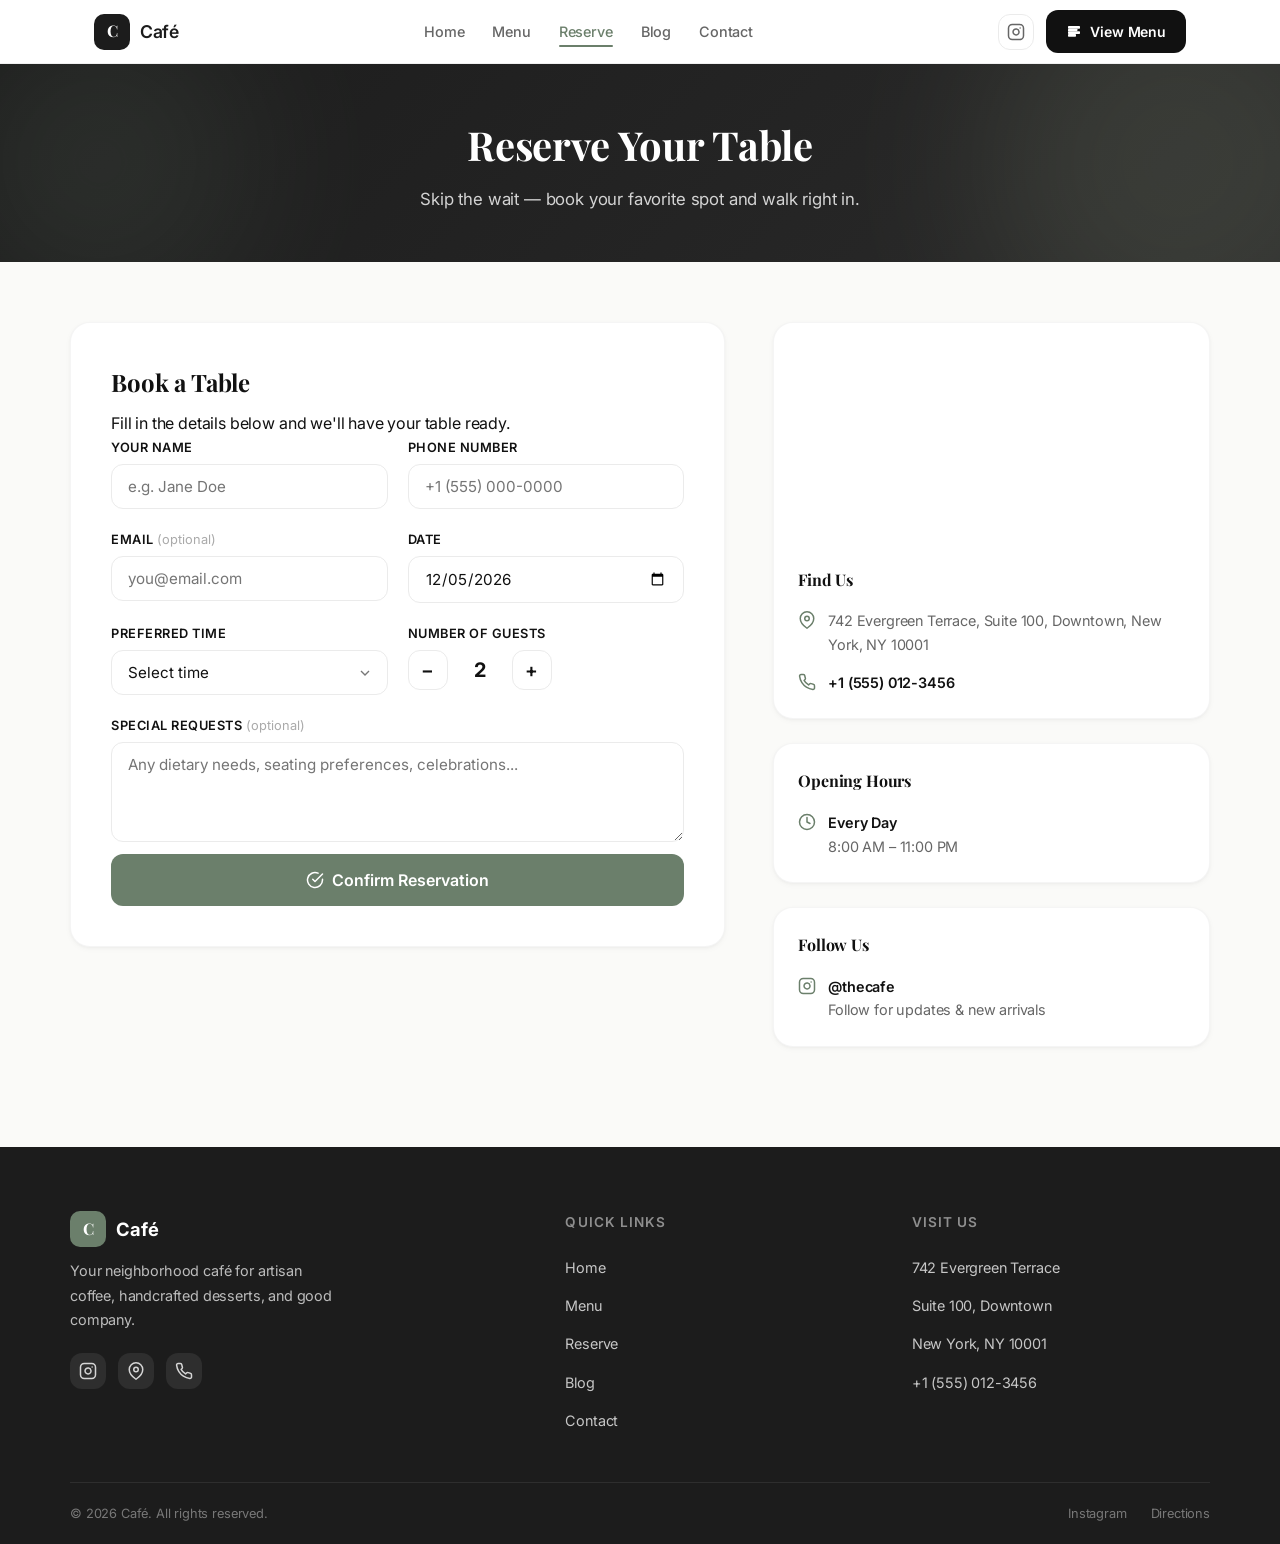
==== commit ae2b186a: "Add files via upload" ====
--- a/book.html
+++ b/book.html
@@ -4,11 +4,11 @@
 <head>
   <meta charset="UTF-8">
   <meta name="viewport" content="width=device-width, initial-scale=1.0">
-  <title>Book a Table - Beyond Temptation | Vesu, Surat</title>
-  <meta name="description" content="Reserve your table at Beyond Temptation Surat. Book online or via WhatsApp for a delightful cafe experience.">
+  <title>Reserve a Table — Café</title>
+  <meta name="description" content="Reserve your table at Café. Book online for a delightful coffee and dessert experience.">
   <link rel="preconnect" href="https://fonts.googleapis.com">
   <link rel="preconnect" href="https://fonts.gstatic.com" crossorigin>
-  <link href="https://fonts.googleapis.com/css2?family=Inter:wght@400;500;600;700;800&family=Playfair+Display:wght@400;500;600;700&display=swap" rel="stylesheet">
+  <link href="https://fonts.googleapis.com/css2?family=Inter:wght@300;400;500;600;700;800&family=Playfair+Display:ital,wght@0,400;0,500;0,600;0,700;1,400&display=swap" rel="stylesheet">
   <link rel="stylesheet" href="style.css">
 </head>
 
@@ -18,18 +18,20 @@
   <header class="header" id="header">
     <div class="header-inner">
       <a href="index.html" class="logo">
-        <div class="logo-icon">B</div>
-        <span>Beyond Temptation</span>
+        <div class="logo-icon">C</div>
+        <span>Café</span>
       </a>
       <nav class="nav" id="nav">
         <div class="nav-links">
           <a href="index.html">Home</a>
           <a href="menu.html">Menu</a>
-          <a href="book.html" class="active">Book a Table</a>
+          <a href="book.html" class="active">Reserve</a>
+          <a href="blog.html">Blog</a>
+          <a href="contact.html">Contact</a>
         </div>
       </nav>
       <div class="header-actions">
-        <a href="https://www.instagram.com/beyond_temptation_surat" target="_blank" rel="noopener" class="btn-social" aria-label="Instagram">
+        <a href="#" class="btn-social" aria-label="Instagram">
           <svg viewBox="0 0 24 24" fill="none" stroke="currentColor" stroke-width="2" stroke-linecap="round" stroke-linejoin="round"><rect x="2" y="2" width="20" height="20" rx="5" ry="5"/><path d="M16 11.37A4 4 0 1 1 12.63 8 4 4 0 0 1 16 11.37z"/><line x1="17.5" y1="6.5" x2="17.51" y2="6.5"/></svg>
         </a>
         <a href="menu.html" class="btn-cta">
@@ -50,7 +52,7 @@
       <div class="shape shape-2"></div>
     </div>
     <h1>Reserve Your Table</h1>
-    <p>Skip the wait &mdash; book your favorite spot at Beyond Temptation and walk right in.</p>
+    <p>Skip the wait &mdash; book your favorite spot and walk right in.</p>
   </div>
 
   <!-- BOOKING SECTION -->
@@ -67,11 +69,11 @@
             <div class="form-grid">
               <div class="form-group">
                 <label for="name">Your Name</label>
-                <input type="text" id="name" placeholder="e.g. Raj Patel" required>
+                <input type="text" id="name" placeholder="e.g. Jane Doe" required>
               </div>
               <div class="form-group">
                 <label for="phone">Phone Number</label>
-                <input type="tel" id="phone" placeholder="+91 98765 43210" required>
+                <input type="tel" id="phone" placeholder="+1 (555) 000-0000" required>
               </div>
               <div class="form-group">
                 <label for="email">Email <span class="optional">(optional)</span></label>
@@ -85,6 +87,14 @@
                 <label for="time">Preferred Time</label>
                 <select id="time" required>
                   <option value="" disabled selected>Select time</option>
+                  <option value="08:00">8:00 AM</option>
+                  <option value="08:30">8:30 AM</option>
+                  <option value="09:00">9:00 AM</option>
+                  <option value="09:30">9:30 AM</option>
+                  <option value="10:00">10:00 AM</option>
+                  <option value="10:30">10:30 AM</option>
+                  <option value="11:00">11:00 AM</option>
+                  <option value="11:30">11:30 AM</option>
                   <option value="12:00">12:00 PM</option>
                   <option value="12:30">12:30 PM</option>
                   <option value="13:00">1:00 PM</option>
@@ -106,8 +116,6 @@
                   <option value="21:00">9:00 PM</option>
                   <option value="21:30">9:30 PM</option>
                   <option value="22:00">10:00 PM</option>
-                  <option value="22:30">10:30 PM</option>
-                  <option value="23:00">11:00 PM</option>
                 </select>
               </div>
               <div class="form-group">
@@ -129,13 +137,6 @@
               Confirm Reservation
             </button>
           </form>
-
-          <div class="booking-divider">or</div>
-
-          <a href="https://wa.me/919512833139?text=Hi!%20I'd%20like%20to%20book%20a%20table%20at%20Beyond%20Temptation." target="_blank" rel="noopener" class="btn-whatsapp">
-            <svg viewBox="0 0 24 24" fill="currentColor"><path d="M17.472 14.382c-.297-.149-1.758-.867-2.03-.967-.273-.099-.471-.148-.67.15-.197.297-.767.966-.94 1.164-.173.199-.347.223-.644.075-.297-.15-1.255-.463-2.39-1.475-.883-.788-1.48-1.761-1.653-2.059-.173-.297-.018-.458.13-.606.134-.133.298-.347.446-.52.149-.174.198-.298.298-.497.099-.198.05-.371-.025-.52-.075-.149-.669-1.612-.916-2.207-.242-.579-.487-.5-.669-.51-.173-.008-.371-.01-.57-.01-.198 0-.52.074-.792.372-.272.297-1.04 1.016-1.04 2.479 0 1.462 1.065 2.875 1.213 3.074.149.198 2.096 3.2 5.077 4.487.709.306 1.262.489 1.694.625.712.227 1.36.195 1.871.118.571-.085 1.758-.719 2.006-1.413.248-.694.248-1.289.173-1.413-.074-.124-.272-.198-.57-.347m-5.421 7.403h-.004a9.87 9.87 0 01-5.031-1.378l-.361-.214-3.741.982.998-3.648-.235-.374a9.86 9.86 0 01-1.51-5.26c.001-5.45 4.436-9.884 9.888-9.884 2.64 0 5.122 1.03 6.988 2.898a9.825 9.825 0 012.893 6.994c-.003 5.45-4.437 9.884-9.885 9.884m8.413-18.297A11.815 11.815 0 0012.05 0C5.495 0 .16 5.335.157 11.892c0 2.096.547 4.142 1.588 5.945L.057 24l6.305-1.654a11.882 11.882 0 005.683 1.448h.005c6.554 0 11.89-5.335 11.893-11.893a11.821 11.821 0 00-3.48-8.413z"/></svg>
-            Book via WhatsApp
-          </a>
         </div>
 
         <!-- SUCCESS STATE -->
@@ -154,18 +155,18 @@
       <div class="booking-sidebar reveal-right">
         <div class="sidebar-card">
           <div class="map-wrap">
-            <iframe src="https://www.google.com/maps/embed?pb=!1m18!1m12!1m3!1d3720.0!2d72.7726758!3d21.1495121!2m3!1f0!2f0!3f0!3m2!1i1024!2i768!4f13.1!3m3!1m2!1s0x3be04d393473ce15%3A0x5fd4a27da62a5fa!2sBeyond%20Temptation%20Surat!5e0!3m2!1sen!2sin!4v1710500000000!5m2!1sen!2sin" allowfullscreen="" loading="lazy" referrerpolicy="no-referrer-when-downgrade"></iframe>
+            <iframe src="https://www.google.com/maps/embed?pb=!1m18!1m12!1m3!1d3023.9!2d-73.985428!3d40.748817!2m3!1f0!2f0!3f0!3m2!1i1024!2i768!4f13.1!3m3!1m2!1s0x0%3A0x0!2zNDDCsDQ0JzU1LjciTiA3M8KwNTknMDcuNSJX!5e0!3m2!1sen!2sus!4v1700000000000!5m2!1sen!2sus" allowfullscreen="" loading="lazy" referrerpolicy="no-referrer-when-downgrade"></iframe>
           </div>
           <div class="sidebar-card-body">
             <h3>Find Us</h3>
             <div class="info-list">
               <div class="info-item">
                 <svg viewBox="0 0 24 24" fill="none" stroke="currentColor" stroke-width="2" stroke-linecap="round" stroke-linejoin="round"><path d="M21 10c0 7-9 13-9 13s-9-6-9-13a9 9 0 0 1 18 0z"/><circle cx="12" cy="10" r="3"/></svg>
-                <span>Ground Floor, Atlanta Shoppers, G-53, beside Reliance Market, Vesu, Surat, Gujarat 395007</span>
+                <span>742 Evergreen Terrace, Suite 100, Downtown, New York, NY 10001</span>
               </div>
               <div class="info-item">
                 <svg viewBox="0 0 24 24" fill="none" stroke="currentColor" stroke-width="2" stroke-linecap="round" stroke-linejoin="round"><path d="M22 16.92v3a2 2 0 0 1-2.18 2 19.79 19.79 0 0 1-8.63-3.07 19.5 19.5 0 0 1-6-6 19.79 19.79 0 0 1-3.07-8.67A2 2 0 0 1 4.11 2h3a2 2 0 0 1 2 1.72c.127.96.361 1.903.7 2.81a2 2 0 0 1-.45 2.11L8.09 9.91a16 16 0 0 0 6 6l1.27-1.27a2 2 0 0 1 2.11-.45c.907.339 1.85.573 2.81.7A2 2 0 0 1 22 16.92z"/></svg>
-                <span><strong><a href="tel:+919512833139">+91 95128 33139</a></strong></span>
+                <span><strong><a href="tel:+15550123456">+1 (555) 012-3456</a></strong></span>
               </div>
             </div>
           </div>
@@ -177,7 +178,7 @@
             <div class="info-list">
               <div class="info-item">
                 <svg viewBox="0 0 24 24" fill="none" stroke="currentColor" stroke-width="2" stroke-linecap="round" stroke-linejoin="round"><circle cx="12" cy="12" r="10"/><polyline points="12 6 12 12 16 14"/></svg>
-                <span><strong>Every Day</strong><br>12:00 PM &ndash; 12:00 AM</span>
+                <span><strong>Every Day</strong><br>8:00 AM &ndash; 11:00 PM</span>
               </div>
             </div>
           </div>
@@ -189,7 +190,7 @@
             <div class="info-list">
               <div class="info-item">
                 <svg viewBox="0 0 24 24" fill="none" stroke="currentColor" stroke-width="2" stroke-linecap="round" stroke-linejoin="round"><rect x="2" y="2" width="20" height="20" rx="5" ry="5"/><path d="M16 11.37A4 4 0 1 1 12.63 8 4 4 0 0 1 16 11.37z"/><line x1="17.5" y1="6.5" x2="17.51" y2="6.5"/></svg>
-                <span><a href="https://www.instagram.com/beyond_temptation_surat" target="_blank" rel="noopener"><strong>@beyond_temptation_surat</strong></a><br>Follow for updates & new arrivals</span>
+                <span><a href="#"><strong>@thecafe</strong></a><br>Follow for updates & new arrivals</span>
               </div>
             </div>
           </div>
@@ -205,18 +206,18 @@
       <div class="footer-grid">
         <div class="footer-brand">
           <div class="footer-logo">
-            <div class="footer-logo-icon">B</div>
-            <span>Beyond Temptation</span>
-          </div>
-          <p>Surat's beloved cafe destination for premium shakes, desserts, and good vibes. Visit us in Vesu.</p>
+            <div class="footer-logo-icon">C</div>
+            <span>Café</span>
+          </div>
+          <p>Your neighborhood café for artisan coffee, handcrafted desserts, and good company.</p>
           <div class="footer-socials">
-            <a href="https://www.instagram.com/beyond_temptation_surat" target="_blank" rel="noopener" class="footer-social-link" aria-label="Instagram">
+            <a href="#" class="footer-social-link" aria-label="Instagram">
               <svg viewBox="0 0 24 24" fill="none" stroke="currentColor" stroke-width="2" stroke-linecap="round" stroke-linejoin="round"><rect x="2" y="2" width="20" height="20" rx="5" ry="5"/><path d="M16 11.37A4 4 0 1 1 12.63 8 4 4 0 0 1 16 11.37z"/><line x1="17.5" y1="6.5" x2="17.51" y2="6.5"/></svg>
             </a>
-            <a href="https://www.google.com/maps/place/Beyond+Temptation+Surat/" target="_blank" rel="noopener" class="footer-social-link" aria-label="Google Maps">
+            <a href="#" class="footer-social-link" aria-label="Location">
               <svg viewBox="0 0 24 24" fill="none" stroke="currentColor" stroke-width="2" stroke-linecap="round" stroke-linejoin="round"><path d="M21 10c0 7-9 13-9 13s-9-6-9-13a9 9 0 0 1 18 0z"/><circle cx="12" cy="10" r="3"/></svg>
             </a>
-            <a href="tel:+919512833139" class="footer-social-link" aria-label="Phone">
+            <a href="tel:+15550123456" class="footer-social-link" aria-label="Phone">
               <svg viewBox="0 0 24 24" fill="none" stroke="currentColor" stroke-width="2" stroke-linecap="round" stroke-linejoin="round"><path d="M22 16.92v3a2 2 0 0 1-2.18 2 19.79 19.79 0 0 1-8.63-3.07 19.5 19.5 0 0 1-6-6 19.79 19.79 0 0 1-3.07-8.67A2 2 0 0 1 4.11 2h3a2 2 0 0 1 2 1.72c.127.96.361 1.903.7 2.81a2 2 0 0 1-.45 2.11L8.09 9.91a16 16 0 0 0 6 6l1.27-1.27a2 2 0 0 1 2.11-.45c.907.339 1.85.573 2.81.7A2 2 0 0 1 22 16.92z"/></svg>
             </a>
           </div>
@@ -226,24 +227,26 @@
           <ul>
             <li><a href="index.html">Home</a></li>
             <li><a href="menu.html">Menu</a></li>
-            <li><a href="book.html">Book a Table</a></li>
+            <li><a href="book.html">Reserve</a></li>
+            <li><a href="blog.html">Blog</a></li>
+            <li><a href="contact.html">Contact</a></li>
           </ul>
         </div>
         <div class="footer-column">
           <h4>Visit Us</h4>
           <ul>
-            <li><a href="https://www.google.com/maps/place/Beyond+Temptation+Surat/" target="_blank" rel="noopener">Ground Floor, Atlanta Shoppers, G-53</a></li>
-            <li><a href="https://www.google.com/maps/place/Beyond+Temptation+Surat/" target="_blank" rel="noopener">Beside Reliance Market, Vesu</a></li>
-            <li><a href="https://www.google.com/maps/place/Beyond+Temptation+Surat/" target="_blank" rel="noopener">Surat, Gujarat 395007</a></li>
-            <li><a href="tel:+919512833139">+91 95128 33139</a></li>
+            <li><a href="#">742 Evergreen Terrace</a></li>
+            <li><a href="#">Suite 100, Downtown</a></li>
+            <li><a href="#">New York, NY 10001</a></li>
+            <li><a href="tel:+15550123456">+1 (555) 012-3456</a></li>
           </ul>
         </div>
       </div>
       <div class="footer-bottom">
-        <p>&copy; 2026 Beyond Temptation Surat. All rights reserved.</p>
+        <p>&copy; 2026 Café. All rights reserved.</p>
         <div class="footer-bottom-links">
-          <a href="https://www.instagram.com/beyond_temptation_surat" target="_blank" rel="noopener">Instagram</a>
-          <a href="https://www.google.com/maps/place/Beyond+Temptation+Surat/" target="_blank" rel="noopener">Directions</a>
+          <a href="#">Instagram</a>
+          <a href="#">Directions</a>
         </div>
       </div>
     </div>
@@ -279,10 +282,8 @@
 
       const name = document.getElementById('name').value.trim();
       const phone = document.getElementById('phone').value.trim();
-      const email = document.getElementById('email').value.trim();
       const date = document.getElementById('date').value;
       const time = document.getElementById('time').value;
-      const requests = document.getElementById('requests').value.trim();
 
       if (!name || !phone || !date || !time) {
         alert('Please fill in all required fields.');
@@ -292,26 +293,11 @@
       const timeSelect = document.getElementById('time');
       const timeText = timeSelect.options[timeSelect.selectedIndex].text;
       const dateObj = new Date(date + 'T00:00:00');
-      const dateText = dateObj.toLocaleDateString('en-IN', { weekday: 'long', day: 'numeric', month: 'long', year: 'numeric' });
-
-      // Build WhatsApp message
-      let msg = `Hello Beyond Temptation! 👋\n\nI'd like to book a table:\n\n`;
-      msg += `👤 *Name:* ${name}\n`;
-      msg += `📞 *Phone:* ${phone}\n`;
-      if (email) msg += `📧 *Email:* ${email}\n`;
-      msg += `📅 *Date:* ${dateText}\n`;
-      msg += `🕐 *Time:* ${timeText}\n`;
-      msg += `👥 *Guests:* ${guests}\n`;
-      if (requests) msg += `📝 *Special Requests:* ${requests}\n`;
-      msg += `\nPlease confirm my reservation. Thank you!`;
-
-      // Open WhatsApp automatically
-      const waUrl = `https://wa.me/919512833139?text=${encodeURIComponent(msg)}`;
-      window.open(waUrl, '_blank', 'noopener');
+      const dateText = dateObj.toLocaleDateString('en-US', { weekday: 'long', day: 'numeric', month: 'long', year: 'numeric' });
 
       // Update success message
       document.getElementById('success-message').textContent =
-        `Your table for ${guests} guest${guests > 1 ? 's' : ''} on ${dateText} at ${timeText} has been requested. WhatsApp opened to confirm with the restaurant!`;
+        `Your table for ${guests} guest${guests > 1 ? 's' : ''} on ${dateText} at ${timeText} has been reserved. We look forward to seeing you!`;
 
       document.getElementById('form-view').style.display = 'none';
       document.getElementById('booking-success').classList.add('show');
--- a/style.css
+++ b/style.css
@@ -1,43 +1,43 @@
 /* ========== DESIGN TOKENS ========== */
 :root {
-  --color-primary: #C8602A;
-  --color-primary-dark: #B35525;
-  --color-brown: #2D2422;
-  --color-brown-light: #4A3728;
-  --color-brown-mid: #6B4F3A;
-  --color-bg-cream: #F8F6F0;
-  --color-bg-warm: #FAF7F2;
+  --color-primary: #6B7F6B;
+  --color-primary-dark: #556B55;
+  --color-brown: #1C1C1C;
+  --color-brown-light: #2A2A2A;
+  --color-brown-mid: #3D3D3D;
+  --color-bg-cream: #FAFAF8;
+  --color-bg-warm: #F7F7F5;
   --color-bg-white: #FFFFFF;
-  --color-text-dark: #1A1A1A;
-  --color-text-body: #555555;
-  --color-text-light: #777777;
-  --color-text-muted: #999999;
-  --color-border: #E5E5E5;
-  --color-border-light: #f0ebe4;
+  --color-text-dark: #111111;
+  --color-text-body: #666666;
+  --color-text-light: #888888;
+  --color-text-muted: #AAAAAA;
+  --color-border: #EBEBEB;
+  --color-border-light: #F2F2F0;
   --color-card-bg: #FFFFFF;
-  --color-success: #4CAF50;
+  --color-success: #6B7F6B;
   --color-whatsapp: #25D366;
 
   --font-family: 'Inter', -apple-system, BlinkMacSystemFont, 'Segoe UI', Roboto, sans-serif;
   --font-display: 'Playfair Display', Georgia, serif;
 
-  --shadow-sm: 0 1px 3px rgba(0,0,0,0.06);
-  --shadow-md: 0 4px 12px rgba(0,0,0,0.08);
-  --shadow-lg: 0 8px 30px rgba(0,0,0,0.12);
-  --shadow-xl: 0 20px 50px rgba(0,0,0,0.15);
-  --shadow-card: 0 1px 4px rgba(0,0,0,0.04), 0 2px 8px rgba(0,0,0,0.04);
+  --shadow-sm: 0 1px 2px rgba(0,0,0,0.04);
+  --shadow-md: 0 4px 12px rgba(0,0,0,0.05);
+  --shadow-lg: 0 8px 24px rgba(0,0,0,0.08);
+  --shadow-xl: 0 16px 40px rgba(0,0,0,0.1);
+  --shadow-card: 0 1px 3px rgba(0,0,0,0.03), 0 2px 6px rgba(0,0,0,0.03);
 
   --radius-sm: 0.375rem;
   --radius-md: 0.5rem;
   --radius-lg: 0.75rem;
   --radius-xl: 1rem;
-  --radius-2xl: 1.5rem;
+  --radius-2xl: 1.25rem;
   --radius-full: 9999px;
 
-  --header-height: 72px;
-  --max-width: 1200px;
-
-  --transition: 0.2s ease;
+  --header-height: 64px;
+  --max-width: 1140px;
+
+  --transition: 0.25s ease;
 }
 
 /* ========== RESET & BASE ========== */
@@ -53,10 +53,12 @@
   font-family: var(--font-family);
   color: var(--color-text-dark);
   background: var(--color-bg-white);
-  line-height: 1.6;
+  line-height: 1.65;
+  font-weight: 400;
+  letter-spacing: -0.01em;
   -webkit-font-smoothing: antialiased;
   -moz-osx-font-smoothing: grayscale;
-  animation: pageLoad 0.5s ease;
+  animation: pageLoad 0.6s ease;
 }
 
 a { text-decoration: none; color: inherit; transition: color var(--transition); }
@@ -90,23 +92,23 @@
   display: flex;
   align-items: center;
   gap: 10px;
-  font-weight: 700;
-  font-size: 1.15rem;
+  font-weight: 600;
+  font-size: 1.1rem;
   color: var(--color-brown);
   letter-spacing: -0.02em;
 }
 
 .logo-icon {
-  width: 40px;
-  height: 40px;
-  background: linear-gradient(135deg, var(--color-primary), var(--color-primary-dark));
-  border-radius: 12px;
+  width: 36px;
+  height: 36px;
+  background: var(--color-brown);
+  border-radius: 10px;
   display: flex;
   align-items: center;
   justify-content: center;
   color: white;
-  font-weight: 800;
-  font-size: 18px;
+  font-weight: 700;
+  font-size: 16px;
   font-family: var(--font-display);
 }
 
@@ -200,13 +202,13 @@
 /* ========== HERO ========== */
 .hero {
   position: relative;
-  min-height: 85vh;
+  min-height: 90vh;
   display: flex;
   align-items: center;
   justify-content: center;
   text-align: center;
   overflow: hidden;
-  background: linear-gradient(135deg, #2D2422 0%, #4A3728 40%, #6B4F3A 100%);
+  background: linear-gradient(135deg, #111 0%, #1C1C1C 40%, #2A2A2A 100%);
 }
 
 .hero-bg {
@@ -255,14 +257,17 @@
 
 .hero h1 {
   font-family: var(--font-display);
-  font-size: 4rem;
-  font-weight: 700;
-  line-height: 1.1;
-  margin-bottom: 20px;
-  letter-spacing: -0.02em;
-}
-
-.hero h1 .accent { color: var(--color-primary); }
+  font-size: 4.5rem;
+  font-weight: 600;
+  line-height: 1.05;
+  margin-bottom: 24px;
+  letter-spacing: -0.03em;
+}
+
+.hero h1 .accent {
+  color: #B8C9A3;
+  font-style: italic;
+}
 
 .hero-subtitle {
   font-size: 1.15rem;
@@ -281,20 +286,21 @@
   align-items: center;
   gap: 8px;
   padding: 14px 32px;
-  background: var(--color-primary);
+  background: var(--color-text-dark);
   color: white;
   border: none;
-  border-radius: var(--radius-lg);
-  font-size: 1rem;
-  font-weight: 600;
+  border-radius: var(--radius-full);
+  font-size: 0.9rem;
+  font-weight: 500;
+  letter-spacing: 0.01em;
   transition: all var(--transition);
 }
 
 .btn-primary:hover {
-  background: var(--color-primary-dark);
+  background: var(--color-brown-mid);
   color: white;
   transform: translateY(-2px);
-  box-shadow: 0 8px 24px rgba(200,96,42,0.3);
+  box-shadow: 0 8px 24px rgba(0,0,0,0.15);
 }
 
 .btn-primary svg { width: 18px; height: 18px; }
@@ -306,16 +312,17 @@
   padding: 14px 32px;
   background: transparent;
   color: white;
-  border: 1.5px solid rgba(255,255,255,0.35);
-  border-radius: var(--radius-lg);
-  font-size: 1rem;
-  font-weight: 600;
+  border: 1px solid rgba(255,255,255,0.25);
+  border-radius: var(--radius-full);
+  font-size: 0.9rem;
+  font-weight: 500;
+  letter-spacing: 0.01em;
   transition: all var(--transition);
 }
 
 .btn-outline:hover {
-  background: rgba(255,255,255,0.1);
-  border-color: white;
+  background: rgba(255,255,255,0.08);
+  border-color: rgba(255,255,255,0.5);
   color: white;
 }
 
@@ -525,22 +532,24 @@
   align-items: center;
   gap: 10px;
   padding: 14px 28px;
-  background: linear-gradient(135deg, #833AB4, #FD1D1D, #F77737);
+  background: var(--color-text-dark);
   color: white;
   border: none;
-  border-radius: var(--radius-lg);
-  font-size: 0.95rem;
-  font-weight: 600;
+  border-radius: var(--radius-full);
+  font-size: 0.88rem;
+  font-weight: 500;
+  letter-spacing: 0.01em;
   transition: all var(--transition);
 }
 
 .btn-insta:hover {
   transform: translateY(-2px);
-  box-shadow: 0 8px 24px rgba(131,58,180,0.3);
+  box-shadow: 0 8px 24px rgba(0,0,0,0.15);
   color: white;
-}
-
-.btn-insta svg { width: 20px; height: 20px; }
+  background: var(--color-brown-mid);
+}
+
+.btn-insta svg { width: 18px; height: 18px; }
 
 /* ========== QUICK ACTIONS ========== */
 .actions {
@@ -587,9 +596,9 @@
   font-size: 28px;
 }
 
-.action-icon.menu-icon { background: rgba(200,96,42,0.1); color: var(--color-primary); }
-.action-icon.book-icon { background: rgba(74,55,40,0.1); color: var(--color-brown-light); }
-.action-icon.order-icon { background: rgba(76,175,80,0.1); color: var(--color-success); }
+.action-icon.menu-icon { background: rgba(107,127,107,0.1); color: var(--color-primary); }
+.action-icon.book-icon { background: rgba(28,28,28,0.06); color: var(--color-brown-light); }
+.action-icon.order-icon { background: rgba(107,127,107,0.1); color: var(--color-primary); }
 
 .action-icon svg { width: 28px; height: 28px; }
 
@@ -664,7 +673,7 @@
   display: flex;
   align-items: center;
   justify-content: center;
-  font-weight: 800;
+  font-weight: 700;
   font-size: 16px;
   font-family: var(--font-display);
 }
@@ -1204,7 +1213,7 @@
 .btn-book:hover {
   background: var(--color-primary-dark);
   transform: translateY(-1px);
-  box-shadow: 0 8px 24px rgba(200,96,42,0.25);
+  box-shadow: 0 8px 24px rgba(107,127,107,0.25);
 }
 
 .booking-divider {
@@ -1404,29 +1413,30 @@
 /* 2. Marquee Ticker Strip */
 .marquee {
   overflow: hidden;
-  background: var(--color-primary);
+  background: var(--color-text-dark);
   color: white;
-  padding: 14px 0;
+  padding: 12px 0;
   white-space: nowrap;
   position: relative;
 }
 .marquee-track {
   display: inline-flex;
-  animation: marqueeScroll 25s linear infinite;
+  animation: marqueeScroll 30s linear infinite;
 }
 .marquee-track span {
   display: inline-flex;
   align-items: center;
   gap: 12px;
-  padding: 0 32px;
-  font-size: 0.85rem;
-  font-weight: 600;
-  letter-spacing: 0.03em;
+  padding: 0 36px;
+  font-size: 0.78rem;
+  font-weight: 400;
+  letter-spacing: 0.06em;
+  text-transform: uppercase;
 }
 .marquee-track span::after {
-  content: '\2726';
-  opacity: 0.5;
-  font-size: 0.7rem;
+  content: '·';
+  opacity: 0.35;
+  font-size: 1rem;
 }
 @keyframes marqueeScroll {
   0% { transform: translateX(0); }
@@ -1438,13 +1448,13 @@
   content: '';
   position: absolute;
   inset: 0;
-  background: radial-gradient(ellipse at 20% 50%, rgba(200, 96, 42, 0.15) 0%, transparent 50%),
-              radial-gradient(ellipse at 80% 20%, rgba(200, 96, 42, 0.1) 0%, transparent 50%);
+  background: radial-gradient(ellipse at 20% 50%, rgba(184, 201, 163, 0.08) 0%, transparent 50%),
+              radial-gradient(ellipse at 80% 20%, rgba(184, 201, 163, 0.06) 0%, transparent 50%);
   z-index: 1;
-  animation: heroGlow 8s ease-in-out infinite alternate;
+  animation: heroGlow 10s ease-in-out infinite alternate;
 }
 @keyframes heroGlow {
-  0% { opacity: 0.5; }
+  0% { opacity: 0.4; }
   100% { opacity: 1; }
 }
 .hero-content { animation: heroFadeIn 1.2s cubic-bezier(0.16, 1, 0.3, 1) forwards; }
@@ -1489,9 +1499,9 @@
   opacity: 0.12;
   animation: floatShape 20s ease-in-out infinite;
 }
-.shape-1 { width: 400px; height: 400px; background: var(--color-primary); top: -100px; right: -100px; animation-delay: 0s; }
-.shape-2 { width: 300px; height: 300px; background: #e8a87c; bottom: -50px; left: -50px; animation-delay: -7s; }
-.shape-3 { width: 200px; height: 200px; background: var(--color-primary); top: 40%; left: 20%; animation-delay: -14s; }
+.shape-1 { width: 400px; height: 400px; background: #B8C9A3; top: -100px; right: -100px; animation-delay: 0s; }
+.shape-2 { width: 300px; height: 300px; background: #8FA88F; bottom: -50px; left: -50px; animation-delay: -7s; }
+.shape-3 { width: 200px; height: 200px; background: #B8C9A3; top: 40%; left: 20%; animation-delay: -14s; }
 @keyframes floatShape {
   0%, 100% { transform: translate(0, 0) scale(1); }
   33% { transform: translate(30px, -30px) scale(1.05); }
@@ -2026,3 +2036,264 @@
   .menu-search-results .menu-grid { grid-template-columns: 1fr; }
   .search-results-header { flex-direction: column; gap: 12px; align-items: flex-start; }
 }
+
+/* ========== PAGE HERO ========== */
+.page-hero {
+  padding: 160px 20px 80px;
+  text-align: center;
+  background: var(--color-bg-warm);
+  border-bottom: 1px solid var(--color-border);
+}
+
+.page-hero h1 {
+  font-family: var(--font-display);
+  font-size: 3.5rem;
+  font-weight: 600;
+  margin-bottom: 16px;
+  color: var(--color-brown);
+}
+
+.page-hero p {
+  font-size: 1.1rem;
+  color: var(--color-text-body);
+  max-width: 600px;
+  margin: 0 auto;
+}
+
+/* ========== BLOG ========== */
+.blog-section {
+  padding: 80px 20px;
+  max-width: var(--max-width);
+  margin: 0 auto;
+}
+
+.blog-grid {
+  display: grid;
+  grid-template-columns: repeat(auto-fit, minmax(320px, 1fr));
+  gap: 40px;
+}
+
+.blog-card {
+  background: var(--color-card-bg);
+  border-radius: var(--radius-2xl);
+  overflow: hidden;
+  box-shadow: var(--shadow-sm);
+  transition: all var(--transition);
+  border: 1px solid var(--color-border-light);
+}
+
+.blog-card:hover {
+  transform: translateY(-4px);
+  box-shadow: var(--shadow-md);
+}
+
+.blog-card-img {
+  position: relative;
+  height: 240px;
+  overflow: hidden;
+}
+
+.blog-card-img img {
+  width: 100%;
+  height: 100%;
+  object-fit: cover;
+  transition: transform 0.6s ease;
+}
+
+.blog-card:hover .blog-card-img img {
+  transform: scale(1.05);
+}
+
+.blog-badge {
+  position: absolute;
+  top: 16px;
+  left: 16px;
+  background: rgba(255,255,255,0.9);
+  backdrop-filter: blur(4px);
+  padding: 4px 12px;
+  border-radius: var(--radius-full);
+  font-size: 0.75rem;
+  font-weight: 600;
+  color: var(--color-brown);
+  text-transform: uppercase;
+  letter-spacing: 0.05em;
+}
+
+.blog-card-body {
+  padding: 24px;
+}
+
+.blog-meta {
+  display: flex;
+  align-items: center;
+  gap: 8px;
+  font-size: 0.85rem;
+  color: var(--color-text-light);
+  margin-bottom: 12px;
+}
+
+.blog-meta .dot {
+  font-size: 1rem;
+  line-height: 1;
+}
+
+.blog-card-body h3 {
+  font-family: var(--font-display);
+  font-size: 1.4rem;
+  margin-bottom: 12px;
+  line-height: 1.3;
+}
+
+.blog-card-body p {
+  color: var(--color-text-body);
+  font-size: 0.95rem;
+  margin-bottom: 20px;
+  display: -webkit-box;
+  -webkit-line-clamp: 3;
+  line-clamp: 3;
+  -webkit-box-orient: vertical;
+  overflow: hidden;
+  line-height: 1.6;
+}
+
+.btn-read-more {
+  display: inline-flex;
+  align-items: center;
+  gap: 6px;
+  font-weight: 600;
+  font-size: 0.9rem;
+  color: var(--color-primary);
+  transition: color var(--transition);
+}
+
+.btn-read-more:hover {
+  color: var(--color-primary-dark);
+}
+
+.btn-read-more svg {
+  width: 16px;
+  height: 16px;
+  transition: transform var(--transition);
+}
+
+.btn-read-more:hover svg {
+  transform: translateX(4px);
+}
+
+/* ========== CONTACT ========== */
+.contact-section {
+  padding: 80px 20px;
+  background: var(--color-bg-white);
+}
+
+.contact-inner {
+  max-width: 1000px;
+  margin: 0 auto;
+  display: grid;
+  grid-template-columns: 1.2fr 1fr;
+  gap: 60px;
+  align-items: flex-start;
+}
+
+.contact-info h2 {
+  font-family: var(--font-display);
+  font-size: 2.2rem;
+  margin-bottom: 16px;
+  color: var(--color-brown);
+}
+
+.contact-info > p {
+  color: var(--color-text-body);
+  font-size: 1.05rem;
+  margin-bottom: 40px;
+}
+
+.contact-info-list {
+  display: flex;
+  flex-direction: column;
+  gap: 24px;
+}
+
+.contact-info-item {
+  display: flex;
+  align-items: flex-start;
+  gap: 16px;
+}
+
+.contact-icon {
+  width: 48px;
+  height: 48px;
+  background: rgba(107,127,107,0.1);
+  color: var(--color-primary);
+  border-radius: 50%;
+  display: flex;
+  align-items: center;
+  justify-content: center;
+  flex-shrink: 0;
+}
+
+.contact-icon svg {
+  width: 20px;
+  height: 20px;
+}
+
+.contact-info-item h4 {
+  font-size: 1.05rem;
+  margin-bottom: 4px;
+  color: var(--color-brown);
+}
+
+.contact-info-item p {
+  color: var(--color-text-body);
+  font-size: 0.95rem;
+  line-height: 1.5;
+}
+
+.contact-info-item a {
+  color: var(--color-primary);
+  font-weight: 500;
+}
+
+.contact-form-wrap {
+  background: var(--color-card-bg);
+  padding: 40px;
+  border-radius: var(--radius-2xl);
+  box-shadow: var(--shadow-md);
+  border: 1px solid var(--color-border-light);
+}
+
+.contact-success-msg {
+  margin-top: 16px;
+  padding: 12px 16px;
+  background: rgba(107,127,107,0.1);
+  color: var(--color-primary-dark);
+  border-radius: var(--radius-md);
+  font-size: 0.95rem;
+  font-weight: 500;
+  text-align: center;
+}
+
+.map-section {
+  width: 100%;
+  height: 450px;
+  background: var(--color-border);
+}
+
+@media (max-width: 900px) {
+  .contact-inner {
+    grid-template-columns: 1fr;
+    gap: 40px;
+  }
+}
+
+@media (max-width: 768px) {
+  .page-hero {
+    padding: 120px 20px 60px;
+  }
+  .page-hero h1 {
+    font-size: 2.8rem;
+  }
+  .contact-form-wrap {
+    padding: 24px;
+  }
+}
